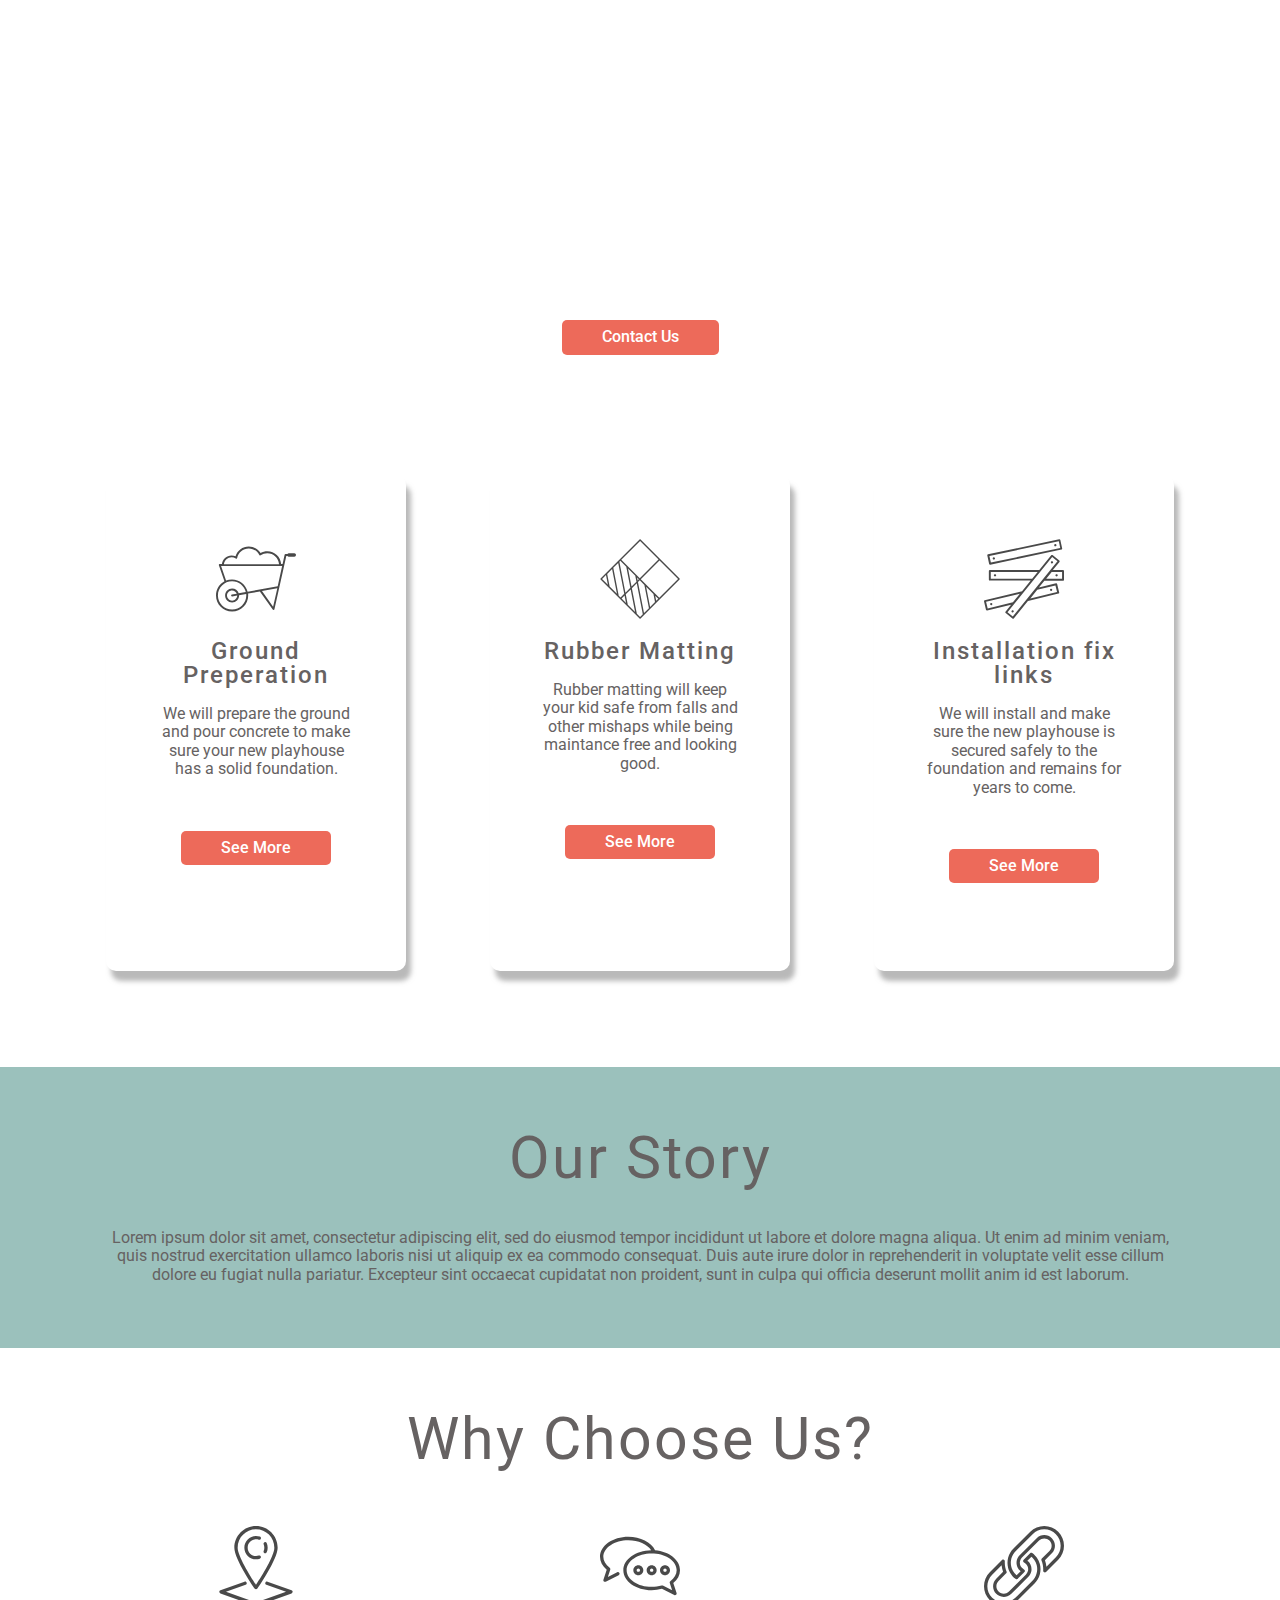
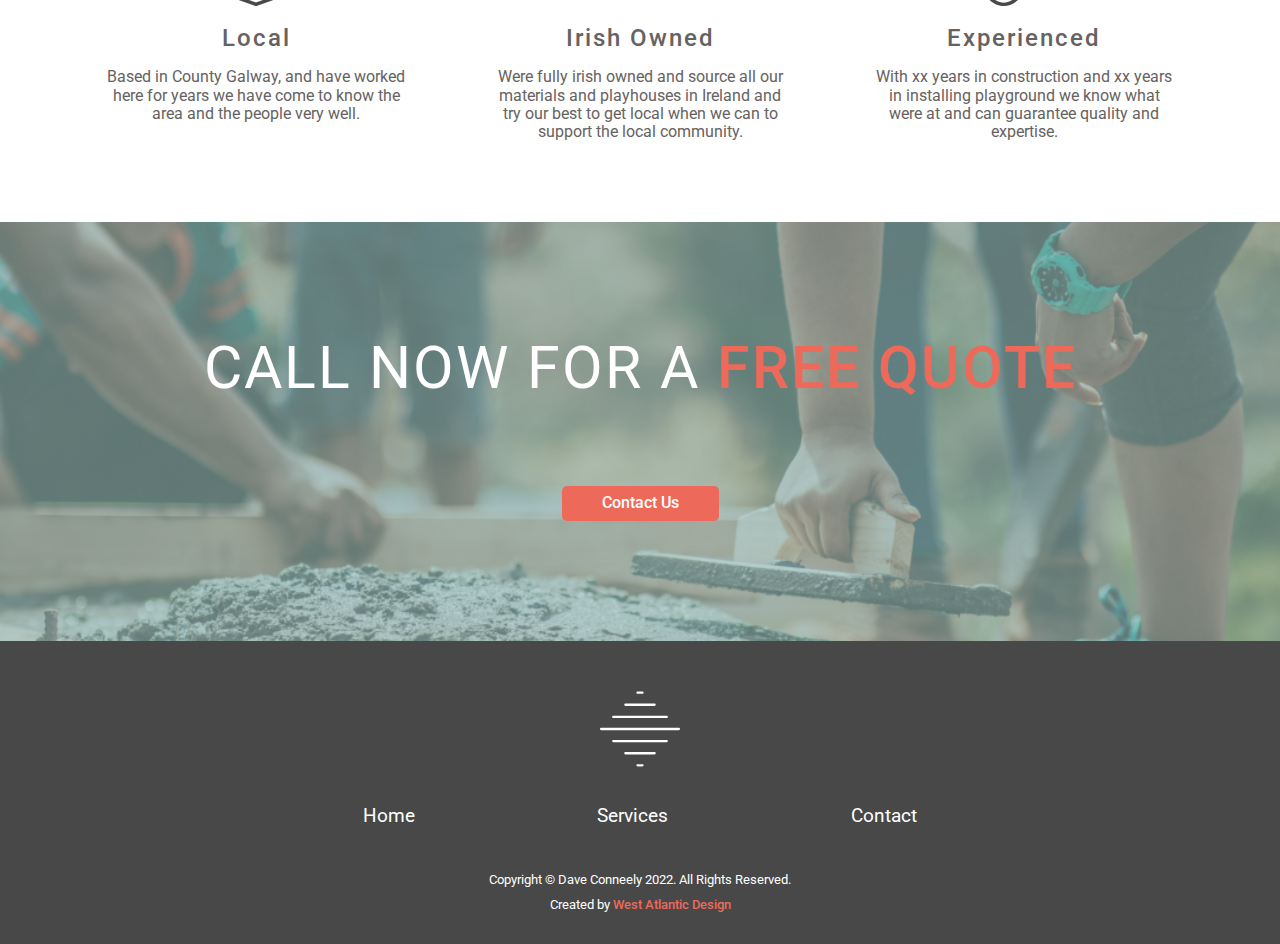
==== index.html @ 2282187e "Initial commit" ====
<!DOCTYPE html>
<html lang="en">

<head>
    <meta charset="UTF-8">
    <meta http-equiv="X-UA-Compatible" content="IE=edge">
    <meta name="viewport" content="width=device-width, initial-scale=1.0">
    <title>Playhouses</title>
    <link rel="stylesheet" href="assets/css/normalize.css">
    <link rel="stylesheet" href="assets/sass/main.css">
</head>

<body>
    <header class="main-header">

        <div class="container grid">

            <div class="logo"> <a href="index.html"> <img src="assets/images/logo.svg" alt="Playhouses logo"></a></div>

            <nav class="main-nav">
                <ul class="unstyled-list">
                    <li><a href="index.html">Home</a></li>
                    <li><a href="services.html">Services</a></li>
                    <li><a href="contact.html">Contact</a></li>
                </ul>
            </nav>

            <div class="nav-toggle">
                <div class="hamburger"></div>
            </div>
        </div>
    </header>

    <!--=====Hero Area========-->

    <section class="hero">
        <div class="container grid">
            <div class="hero-text">
                <h1>Playhouses & Rubber Matting Installation</h1>
            </div>


            <a href="contact.html" class="button cta-btn">Contact Us</a>

        </div>
    </section>

    <!--=====Sales Points========-->

    <section class="boxed-sales-points">
        <div class="container column">

            <div class="sales-point-box">
                <img class="icon" src="assets/images/sales-point-1.svg" alt="">
                <h3>Ground Preperation</h3>
                <p>We will prepare the ground and pour concrete to make sure your new playhouse has a solid foundation.</p>
                <a class="button cta-btn" href="services.html">See More</a>
            </div>

            <div class="sales-point-box">
                <img class="icon" src="assets/images/sales-point-2.svg" alt="">
                <h3>Rubber Matting</h3>
                <p>Rubber matting will keep your kid safe from falls and other mishaps while being maintance free and looking good.</p>
                <a class="button cta-btn" href="services.html">See More</a>

            </div>

            <div class="sales-point-box">
                <img class="icon" src="assets/images/sales-point-3.svg" alt="">
                <h3>Installation fix links</h3>
                <p>We will install and make sure the new playhouse is secured safely to the foundation and remains for years to come.</p>
                <a class="button cta-btn" href="services.html">See More</a>

            </div>

        </div>

    </section>

    <!--=====Our Story========-->

    <section class="story">
        <div class="container grid">
            <h2 class="title">Our Story</h2>

            <p>Lorem ipsum dolor sit amet, consectetur adipiscing elit, sed do eiusmod tempor incididunt ut labore et
                dolore magna aliqua. Ut enim ad minim veniam, quis nostrud exercitation ullamco laboris nisi ut aliquip
                ex ea commodo consequat. Duis aute irure dolor in reprehenderit in voluptate velit esse cillum dolore eu
                fugiat nulla pariatur. Excepteur sint occaecat cupidatat non proident, sunt in culpa qui officia
                deserunt mollit anim id est laborum.
            </p>
        </div>

    </section>

    <!--=====sales points ========-->

    <section class="sales-points">
        <div class="container grid">
            <h2 class="title">Why Choose Us?</h2>


            <div class="column">
                <div class="sales-point">
                    <img class="icon" src="assets/images/why-us-point-1.svg" alt="">
                    <h3>Local</h3>
                    <p>Based in County Galway, and have worked here for years we have come to know the area and the people very well. </p>
                </div>

                <div class="sales-point">
                    <img class="icon" src="assets/images/why-us-point-2.svg" alt="">
                    <h3>Irish Owned</h3>
                    <p>Were fully irish owned and source all our materials and playhouses in Ireland and try our best to get local when we can to support the local community. </p>
                </div>

                <div class="sales-point">
                    <img class="icon" src="assets/images/why-us-point-3.svg" alt="">
                    <h3>Experienced</h3>
                    <p>With xx years in construction and xx years in installing playground we know what were at and can guarantee quality and expertise. </p>
                </div>
            </div>

        </div>

    </section>

    <!--=======Call To Action========-->

    <section class="cta">
        <div class="container container-cta">
            <h2 class="title cta-title">CALL NOW FOR A <span>FREE QUOTE</span></h2>
            <a href="contact.html" class="button cta-btn">Contact Us</a>
        </div>

    </section>

    <!--=======Projects========-->
    <!-- TODO -->
    <!-- <section class="projects">

        <div class="container grid">
            <h2 class="title ">Our Projects</h2>

            <div class="project">
                <img src="assets/images/project.webp" alt="">
                <h3>Lorem Ipsum</h3>
            </div>

            <a href="gallery.html" class="button gal-btn"> View Gallery</a>

        </div>

    </section> -->

    <!--=======Footer========-->

    <footer>
        <div class="container container-footer">
            <div class="logo footer-logo"><img src="assets/images/logo.svg" alt="Dave Conneely Construction Logo"></div>
            <nav class="footer-nav">
                <ul>
                    <li><a href="index.html">Home</a></li>
                    <li><a href="services.html">Services</a></li>
                    <!-- <li><a href="gallery.html">Gallery</a></li> -->
                    <li><a href="contact.html">Contact</a></li>
                </ul>
            </nav>
        </div>

        <div class="footer-text">
            <p>Copyright © Dave Conneely 2022. All Rights Reserved.</p>
            <p>Created by <a href="https://westatlanticdesign.ie">West Atlantic Design</a> </p>
        </div>
    </footer>


    <!--=======Javascript========-->
    <script src="https://code.jquery.com/jquery-2.2.4.min.js"
        integrity="sha256-BbhdlvQf/xTY9gja0Dq3HiwQF8LaCRTXxZKRutelT44=" crossorigin="anonymous"></script>
    <script src="assets/js/scripts.js"></script>
</body>

</html>
---- assets/sass/main.css ----
@import url("https://fonts.googleapis.com/css?family=Roboto:300,400,500");
*, *::before, *::after {
  -webkit-box-sizing: border-box;
          box-sizing: border-box;
}

body {
  color: #666262;
  text-align: center;
}

img {
  max-width: 100%;
  height: auto;
}

.container {
  width: 90%;
  max-width: 1200px;
  margin: 0 auto;
}

.unstyled-list {
  margin: 0;
  padding: 0;
  list-style: none;
}

.icon {
  width: 5em;
  height: auto;
  margin: 1rem;
  -webkit-filter: invert(26%) sepia(3%) saturate(5%) hue-rotate(3deg) brightness(93%) contrast(83%);
          filter: invert(26%) sepia(3%) saturate(5%) hue-rotate(3deg) brightness(93%) contrast(83%);
}

.logo {
  width: 10%;
  min-width: 3rem;
  max-width: 3rem;
  -webkit-filter: brightness(0) invert(1);
          filter: brightness(0) invert(1);
  margin-left: 1em;
  float: left;
}

.footer-logo {
  min-width: 5rem;
  max-width: 5rem;
  margin-left: auto;
  margin-right: auto;
  float: none;
  -webkit-filter: brightness(0) invert(1);
          filter: brightness(0) invert(1);
}

@media screen and (min-width: 900px) {
  .column {
    display: -webkit-box;
    display: -ms-flexbox;
    display: flex;
  }
}

.col-2 {
  -webkit-box-flex: 50%;
      -ms-flex: 50%;
          flex: 50%;
}

h1, h2, h3, h4, h5, h6, p, a, ul {
  margin: 0 0 .75em;
  color: #666262;
  font-family: "Roboto", sans-serif;
  font-weight: 400;
}

h1:last-child, h2:last-child, h3:last-child, h4:last-child, h5:last-child, h6:last-child, p:last-child {
  margin: 0;
}

h1 {
  font-size: 3.7rem;
  font-weight: 400;
  line-height: 1.15;
  letter-spacing: 3px;
}

h2 {
  font-weight: 500;
  letter-spacing: 2px;
  line-height: 1;
}

h3 {
  font-weight: 500;
  font-size: 1.5rem;
  letter-spacing: 2px;
  line-height: 1;
}

.title {
  font-size: 3.7rem;
  font-weight: 400;
  line-height: .9;
}

.cta-title {
  font-size: 3.7rem;
  font-weight: 400;
  line-height: 1.15;
  color: #ffffff;
}

.cta-title span {
  color: #ED6A5A;
  font-weight: 500;
}

.main-nav {
  background-color: #9BC1BC;
  position: absolute;
  top: 0;
  right: 0;
  left: 100%;
  font-size: 1.2rem;
  padding-top: 0.75rem;
  padding: 0;
  overflow: hidden;
  -webkit-transition: all ease-in-out 250ms;
  transition: all ease-in-out 250ms;
  z-index: 2;
}

@media (min-width: 768px) {
  .main-nav {
    padding: 1rem;
    max-width: 500px;
    position: relative;
    -webkit-box-flex: 1;
        -ms-flex: auto;
            flex: auto;
    background: none;
    margin-top: 1em;
    margin-left: 2em;
    left: 0;
  }
}

.main-nav ul {
  display: -webkit-box;
  display: -ms-flexbox;
  display: flex;
  -ms-flex-pack: distribute;
      justify-content: space-around;
  -webkit-box-orient: vertical;
  -webkit-box-direction: normal;
      -ms-flex-direction: column;
          flex-direction: column;
  height: 100vh;
}

@media (min-width: 768px) {
  .main-nav ul {
    -webkit-box-orient: horizontal;
    -webkit-box-direction: normal;
        -ms-flex-direction: row;
            flex-direction: row;
    height: auto;
  }
}

.main-nav li {
  margin: 0;
  -webkit-box-flex: 1;
      -ms-flex: 1 1 auto;
          flex: 1 1 auto;
  border-bottom: 1px solid #ffffff;
  display: -webkit-box;
  display: -ms-flexbox;
  display: flex;
}

@media (min-width: 768px) {
  .main-nav li {
    display: inline;
    border: none;
    text-align: right;
  }
}

.main-nav a {
  color: #ffffff;
  text-decoration: none;
  -ms-flex-preferred-size: 100%;
      flex-basis: 100%;
  display: -webkit-box;
  display: -ms-flexbox;
  display: flex;
  -webkit-box-pack: center;
      -ms-flex-pack: center;
          justify-content: center;
  -webkit-box-align: center;
      -ms-flex-align: center;
          align-items: center;
  margin: 0;
}

.main-nav a:hover {
  background: #ED6A5A;
  text-decoration: none;
}

@media (min-width: 768px) {
  .main-nav a {
    color: #ffffff;
    display: inline-block;
  }
  .main-nav a:hover {
    background: none;
  }
  .main-nav a::after {
    content: '';
    width: 0px;
    height: 2px;
    display: block;
    background: #ED6A5A;
    -webkit-transition: all ease-in 250ms;
    transition: all ease-in 250ms;
  }
  .main-nav a:hover::after {
    width: 100%;
  }
}

.main-nav.is-open {
  left: 0;
}

/* Hamburger Menu*/
.nav-toggle {
  display: block;
  padding: 1em;
  position: absolute;
  cursor: pointer;
  right: 1em;
  top: 1em;
  z-index: 3;
}

@media (min-width: 768px) {
  .nav-toggle {
    display: none;
  }
}

.hamburger,
.hamburger::before,
.hamburger::after {
  content: '';
  display: block;
  width: 2em;
  height: 3px;
  background-color: #ffffff;
  border-radius: 3px;
  -webkit-transition: all ease-in-out 250ms;
  transition: all ease-in-out 250ms;
}

.hamburger::before {
  -webkit-transform: translateY(-6px);
          transform: translateY(-6px);
}

.hamburger::after {
  -webkit-transform: translateY(3px);
          transform: translateY(3px);
}

.hamburger.is-open {
  -webkit-transform: rotate(45deg);
          transform: rotate(45deg);
}

.hamburger.is-open::after {
  -webkit-transform: rotate(-90deg) translateX(3px);
          transform: rotate(-90deg) translateX(3px);
}

.hamburger.is-open::before {
  opacity: 0;
}

.main-header {
  position: absolute;
  top: 0;
  left: 0;
  right: 0;
  padding-top: 1em;
  padding-bottom: 3em;
}

@media screen and (min-width: 768px) {
  .main-header {
    padding-top: 1em;
    padding-bottom: 2em;
  }
}

.hero {
  background: url("../images/hero.webp") no-repeat center center fixed;
  background-size: cover;
  padding-top: 9em;
  padding-bottom: 9em;
  text-align: center;
}

.hero h1 {
  color: #ffffff;
  max-width: 800px;
  margin-left: auto;
  margin-right: auto;
}

.sales-point-box {
  max-width: 300px;
  margin: 0 auto;
  padding: 3em;
  border-radius: 10px;
  -webkit-box-shadow: 5px 10px 5px hwb(0 52% 48%/0.577);
          box-shadow: 5px 10px 5px hwb(0 52% 48%/0.577);
  margin-top: 2rem;
  background-color: #ffffff;
  -webkit-transform: translateY(-6rem);
          transform: translateY(-6rem);
}

.sales-point {
  width: 300px;
  margin: 0 auto;
}

.sales-points {
  margin-top: 4rem;
}

.story {
  padding: 3em;
  background-color: #9BC1BC;
  padding-top: 4rem;
  padding-bottom: 4rem;
}

.cta {
  padding-top: 1rem;
  background: url("../images/cta.webp") no-repeat;
  overflow: hidden;
  background-size: cover;
  margin-left: 3rem;
  margin-top: 5rem;
  padding: 5rem;
  padding-top: 7rem;
  margin-left: auto;
  margin-right: auto;
}

.cta-title {
  color: #ffffff;
}

.cta-title span {
  font-weight: 500;
  color: #ED6A5A;
}

footer {
  background-color: #484848;
  padding-top: 3rem;
  padding-bottom: 2rem;
  color: #ffffff;
  text-align: center;
}

.footer-nav ul {
  list-style: none;
  display: -webkit-box;
  display: -ms-flexbox;
  display: flex;
  -ms-flex-pack: distribute;
      justify-content: space-around;
  margin: 0 auto;
  padding: 2rem;
  max-width: 800px;
  font-size: 1.2rem;
}

.footer-nav ul a {
  color: #ffffff;
  text-decoration: none;
  display: -webkit-box;
  display: -ms-flexbox;
  display: flex;
}

.footer-text p {
  color: #ffffff;
  font-size: 0.8rem;
}

.footer-text p a {
  color: #ED6A5A;
  font-weight: 500;
  text-decoration: none;
}

.button {
  display: inline-block;
  padding: 0.5em 2.5em;
  background: #ED6A5A;
  color: #ffffff;
  text-decoration: none;
  border-radius: 5px;
}

.button.cta-btn {
  font-weight: 500;
  margin-top: 2.5em;
  margin-bottom: 2.5em;
}

.project img {
  width: 80%;
  max-width: 500px;
  height: auto;
  border-radius: 25px;
}

#fcf-form {
  display: block;
}

.fcf-body {
  margin: 0;
  font-size: 1rem;
  color: #666262;
  text-align: left;
  background-color: #ffffff;
  padding: 30px;
  padding-bottom: 10px;
}

.fcf-form-group {
  margin-bottom: 1rem;
}

.fcf-input-group {
  position: relative;
  display: -webkit-box;
  display: -ms-flexbox;
  display: flex;
  width: 100%;
}

.fcf-form-control {
  display: block;
  width: 100%;
  height: calc(1.5em + 0.75rem + 2px);
  color: #666262;
  background-color: #ffffff;
  outline: none;
  border-radius: 0.25rem;
}

select.fcf-form-control[size],
select.fcf-form-control[multiple] {
  height: auto;
}

textarea.fcf-form-control {
  height: auto;
}

label.fcf-label {
  display: inline-block;
  margin-bottom: 0.5rem;
}

.fcf-btn {
  width: 100%;
  display: inline-block;
  color: #666262;
  text-align: center;
  vertical-align: middle;
  cursor: pointer;
  border: 1px solid transparent;
  padding: 1rem 1rem;
  border-radius: 0.25rem;
  -webkit-transition: color 0.15s ease-in-out, background-color 0.15s ease-in-out;
  transition: color 0.15s ease-in-out, background-color 0.15s ease-in-out;
}

@media (prefers-reduced-motion: reduce) {
  .fcf-btn {
    -webkit-transition: none;
    transition: none;
  }
}

.fcf-btn:hover {
  color: #3A3A3A;
  text-decoration: none;
}

.fcf-btn:focus,
.fcf-btn.focus {
  outline: 0;
  -webkit-box-shadow: 0 0 0 0.2rem rgba(0, 123, 255, 0.25);
          box-shadow: 0 0 0 0.2rem rgba(0, 123, 255, 0.25);
}

.fcf-btn-primary {
  color: #ffffff;
  background-color: #9BC1BC;
}

.fcf-btn-primary:hover {
  color: #ffffff;
  background-color: #ED6A5A;
}

#services .logo {
  -webkit-filter: invert(26%) sepia(3%) saturate(5%) hue-rotate(3deg) brightness(93%) contrast(83%);
          filter: invert(26%) sepia(3%) saturate(5%) hue-rotate(3deg) brightness(93%) contrast(83%);
}

@media (min-width: 768px) {
  #services .main-nav a {
    color: #666262;
  }
}

#services .main-header {
  position: relative;
}

#services .column {
  padding-top: 3rem;
  padding-bottom: 3rem;
  gap: 2rem;
  -webkit-box-pack: center;
      -ms-flex-pack: center;
          justify-content: center;
  -webkit-box-align: center;
      -ms-flex-align: center;
          align-items: center;
}

#services .column .title {
  font-size: 2.5rem;
  text-align: left;
}

#services .column p {
  text-align: left;
}

#services .column ul {
  list-style: none;
  padding: 0;
  margin: 0;
  text-align: left;
}

#services .column img {
  display: none;
}

@media screen and (min-width: 768px) {
  #services .column img {
    display: -webkit-box;
    display: -ms-flexbox;
    display: flex;
  }
}

#services .col-2 {
  max-width: 500px;
}

#services .hamburger,
#services .hamburger::before,
#services .hamburger::after {
  background-color: #484848;
}

#contact {
  font-family: "Roboto", sans-serif;
}

#contact .logo {
  -webkit-filter: invert(26%) sepia(3%) saturate(5%) hue-rotate(3deg) brightness(93%) contrast(83%);
          filter: invert(26%) sepia(3%) saturate(5%) hue-rotate(3deg) brightness(93%) contrast(83%);
}

@media (min-width: 768px) {
  #contact .main-nav a {
    color: #666262;
  }
}

#contact .main-header {
  position: relative;
}

#contact .contact a {
  color: #ED6A5A;
  text-decoration: none;
}

#contact .hamburger,
#contact .hamburger::before,
#contact .hamburger::after {
  background-color: #484848;
}
/*# sourceMappingURL=main.css.map */
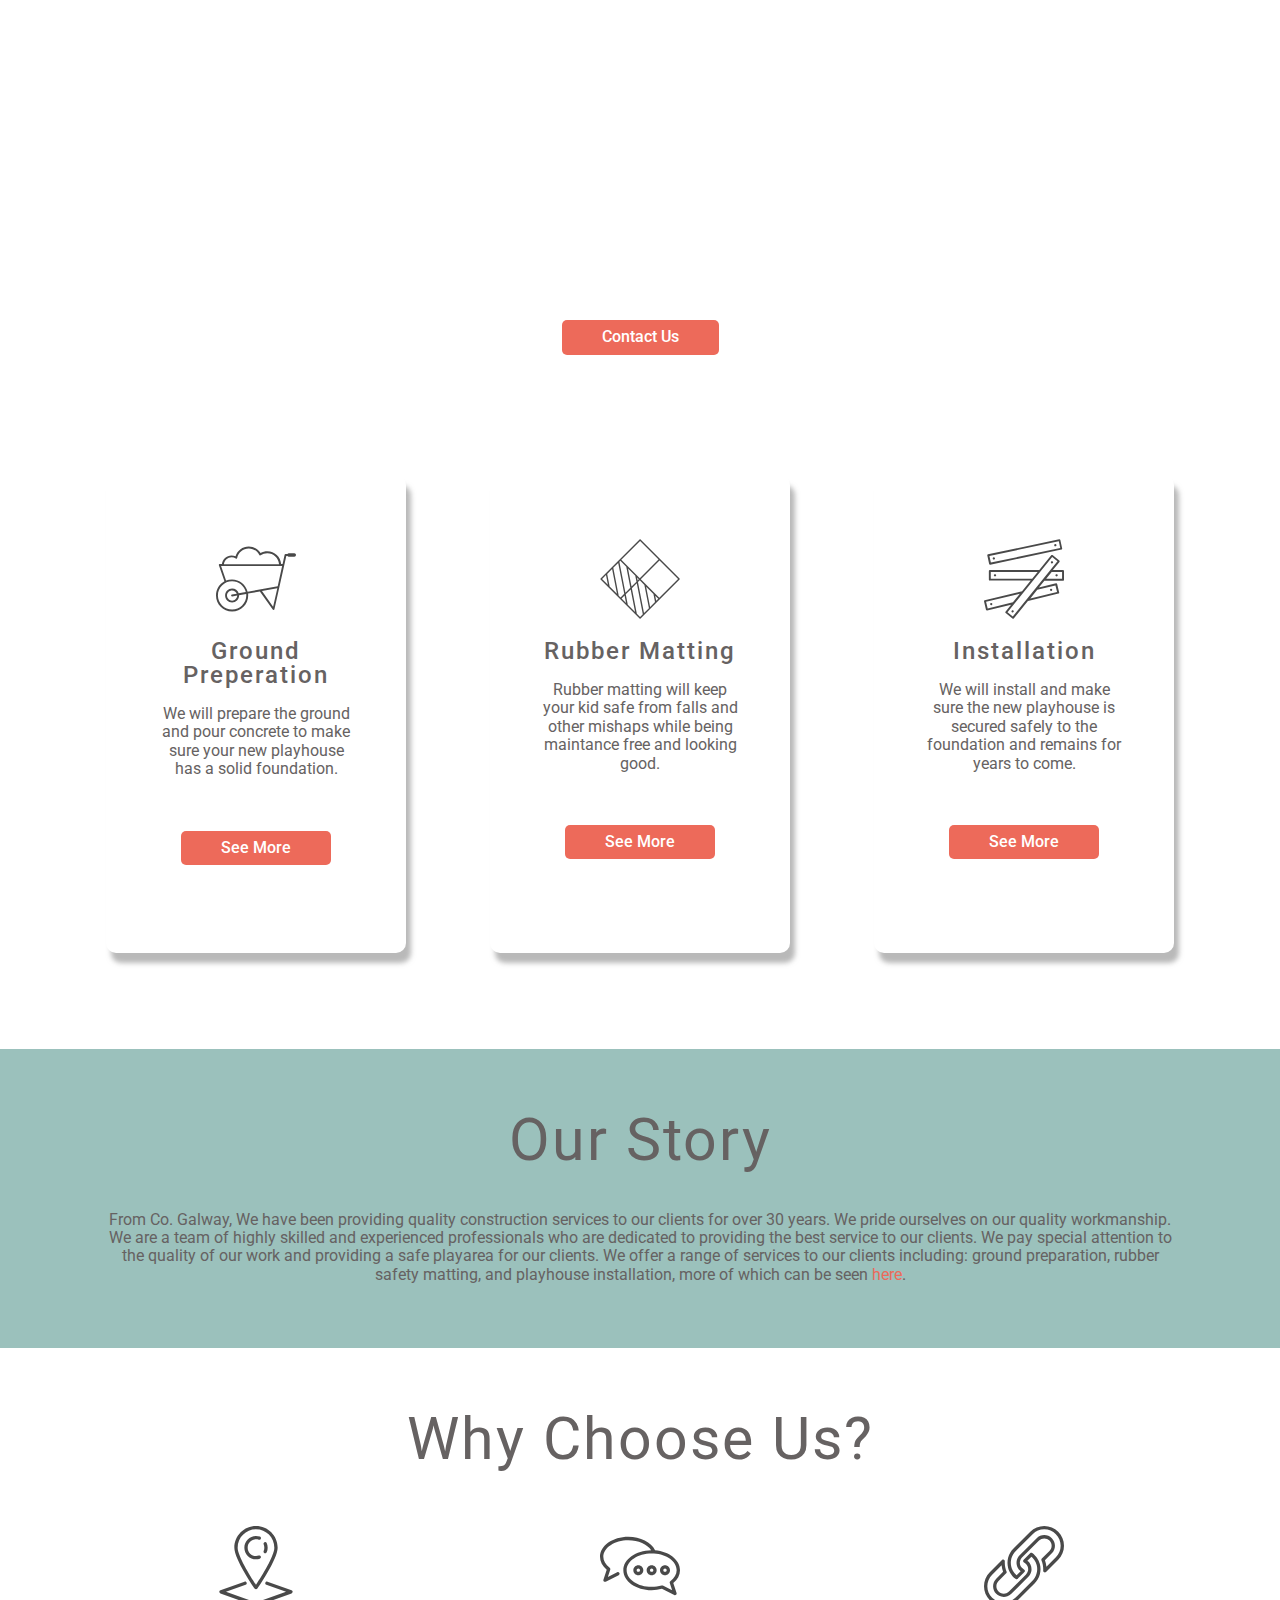
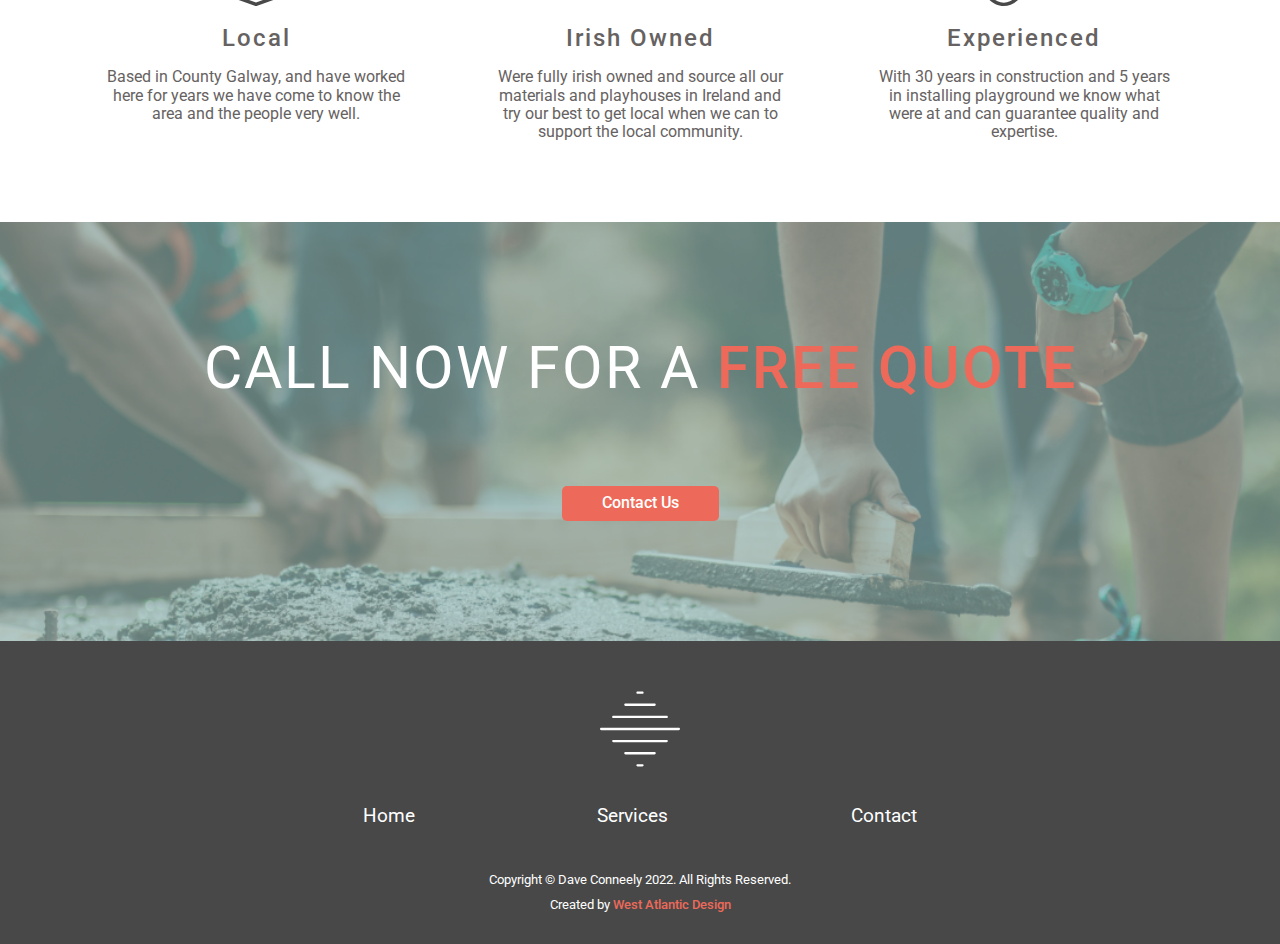
==== commit a261aa7a: "minor fixes" ====
--- a/index.html
+++ b/index.html
@@ -5,9 +5,9 @@
     <meta charset="UTF-8">
     <meta http-equiv="X-UA-Compatible" content="IE=edge">
     <meta name="viewport" content="width=device-width, initial-scale=1.0">
-    <title>Playhouses</title>
+    <title>Home - Dave Conneely Construction</title>
     <link rel="stylesheet" href="assets/css/normalize.css">
-    <link rel="stylesheet" href="assets/sass/main.css">
+    <link rel="stylesheet" href="assets/css/main.css">
 </head>
 
 <body>
@@ -67,7 +67,7 @@
 
             <div class="sales-point-box">
                 <img class="icon" src="assets/images/sales-point-3.svg" alt="">
-                <h3>Installation fix links</h3>
+                <h3>Installation</h3>
                 <p>We will install and make sure the new playhouse is secured safely to the foundation and remains for years to come.</p>
                 <a class="button cta-btn" href="services.html">See More</a>
 
@@ -83,11 +83,16 @@
         <div class="container grid">
             <h2 class="title">Our Story</h2>
 
-            <p>Lorem ipsum dolor sit amet, consectetur adipiscing elit, sed do eiusmod tempor incididunt ut labore et
-                dolore magna aliqua. Ut enim ad minim veniam, quis nostrud exercitation ullamco laboris nisi ut aliquip
-                ex ea commodo consequat. Duis aute irure dolor in reprehenderit in voluptate velit esse cillum dolore eu
-                fugiat nulla pariatur. Excepteur sint occaecat cupidatat non proident, sunt in culpa qui officia
-                deserunt mollit anim id est laborum.
+            <p>
+                From Co. Galway, We have been providing quality construction services to our clients for over
+                30 years. We pride ourselves on our quality workmanship.
+                We are a team of highly skilled and experienced professionals who are dedicated to providing the best
+                service to our clients. 
+
+                We pay special attention to the quality of our work and providing a safe playarea for our clients.
+                We offer a range of services to our clients including: ground preparation, rubber safety matting, and playhouse installation,
+                more of which can be seen <a href="services.html" class="body-link">here</a>.
+
             </p>
         </div>
 
@@ -116,7 +121,7 @@
                 <div class="sales-point">
                     <img class="icon" src="assets/images/why-us-point-3.svg" alt="">
                     <h3>Experienced</h3>
-                    <p>With xx years in construction and xx years in installing playground we know what were at and can guarantee quality and expertise. </p>
+                    <p>With 30 years in construction and 5 years in installing playground we know what were at and can guarantee quality and expertise. </p>
                 </div>
             </div>
 
--- a/assets/css/main.css
+++ b/assets/css/main.css
@@ -0,0 +1,636 @@
+@import url("https://fonts.googleapis.com/css?family=Roboto:300,400,500");
+*, *::before, *::after {
+  -webkit-box-sizing: border-box;
+          box-sizing: border-box;
+}
+
+body {
+  color: #666262;
+  text-align: center;
+}
+
+img {
+  max-width: 100%;
+  height: auto;
+}
+
+.container {
+  width: 90%;
+  max-width: 1200px;
+  margin: 0 auto;
+}
+
+.unstyled-list {
+  margin: 0;
+  padding: 0;
+  list-style: none;
+}
+
+.icon {
+  width: 5em;
+  height: auto;
+  margin: 1rem;
+  -webkit-filter: invert(26%) sepia(3%) saturate(5%) hue-rotate(3deg) brightness(93%) contrast(83%);
+          filter: invert(26%) sepia(3%) saturate(5%) hue-rotate(3deg) brightness(93%) contrast(83%);
+}
+
+.logo {
+  width: 10%;
+  min-width: 3rem;
+  max-width: 3rem;
+  -webkit-filter: brightness(0) invert(1);
+          filter: brightness(0) invert(1);
+  margin-left: 1em;
+  float: left;
+}
+
+.footer-logo {
+  min-width: 5rem;
+  max-width: 5rem;
+  margin-left: auto;
+  margin-right: auto;
+  float: none;
+  -webkit-filter: brightness(0) invert(1);
+          filter: brightness(0) invert(1);
+}
+
+@media screen and (min-width: 900px) {
+  .column {
+    display: -webkit-box;
+    display: -ms-flexbox;
+    display: flex;
+  }
+}
+
+.col-2 {
+  -webkit-box-flex: 50%;
+      -ms-flex: 50%;
+          flex: 50%;
+}
+
+h1, h2, h3, h4, h5, h6, p, a, ul {
+  margin: 0 0 .75em;
+  color: #666262;
+  font-family: "Roboto", sans-serif;
+  font-weight: 400;
+}
+
+h1:last-child, h2:last-child, h3:last-child, h4:last-child, h5:last-child, h6:last-child, p:last-child {
+  margin: 0;
+}
+
+h1 {
+  font-size: 3.7rem;
+  font-weight: 400;
+  line-height: 1.15;
+  letter-spacing: 3px;
+}
+
+h2 {
+  font-weight: 500;
+  letter-spacing: 2px;
+  line-height: 1;
+}
+
+h3 {
+  font-weight: 500;
+  font-size: 1.5rem;
+  letter-spacing: 2px;
+  line-height: 1;
+}
+
+.title {
+  font-size: 3.7rem;
+  font-weight: 400;
+  line-height: .9;
+}
+
+.cta-title {
+  font-size: 3.7rem;
+  font-weight: 400;
+  line-height: 1.15;
+  color: #ffffff;
+}
+
+.cta-title span {
+  color: #ED6A5A;
+  font-weight: 500;
+}
+
+.main-nav {
+  background-color: #9BC1BC;
+  position: absolute;
+  top: 0;
+  right: 0;
+  left: 100%;
+  font-size: 1.2rem;
+  padding-top: 0.75rem;
+  padding: 0;
+  overflow: hidden;
+  -webkit-transition: all ease-in-out 250ms;
+  transition: all ease-in-out 250ms;
+  z-index: 2;
+}
+
+@media (min-width: 768px) {
+  .main-nav {
+    padding: 1rem;
+    max-width: 500px;
+    position: relative;
+    -webkit-box-flex: 1;
+        -ms-flex: auto;
+            flex: auto;
+    background: none;
+    margin-top: 1em;
+    margin-left: 2em;
+    left: 0;
+  }
+}
+
+.main-nav ul {
+  display: -webkit-box;
+  display: -ms-flexbox;
+  display: flex;
+  -ms-flex-pack: distribute;
+      justify-content: space-around;
+  -webkit-box-orient: vertical;
+  -webkit-box-direction: normal;
+      -ms-flex-direction: column;
+          flex-direction: column;
+  height: 100vh;
+}
+
+@media (min-width: 768px) {
+  .main-nav ul {
+    -webkit-box-orient: horizontal;
+    -webkit-box-direction: normal;
+        -ms-flex-direction: row;
+            flex-direction: row;
+    height: auto;
+  }
+}
+
+.main-nav li {
+  margin: 0;
+  -webkit-box-flex: 1;
+      -ms-flex: 1 1 auto;
+          flex: 1 1 auto;
+  border-bottom: 1px solid #ffffff;
+  display: -webkit-box;
+  display: -ms-flexbox;
+  display: flex;
+}
+
+@media (min-width: 768px) {
+  .main-nav li {
+    display: inline;
+    border: none;
+    text-align: right;
+  }
+}
+
+.main-nav a {
+  color: #ffffff;
+  text-decoration: none;
+  -ms-flex-preferred-size: 100%;
+      flex-basis: 100%;
+  display: -webkit-box;
+  display: -ms-flexbox;
+  display: flex;
+  -webkit-box-pack: center;
+      -ms-flex-pack: center;
+          justify-content: center;
+  -webkit-box-align: center;
+      -ms-flex-align: center;
+          align-items: center;
+  margin: 0;
+}
+
+.main-nav a:hover {
+  background: #ED6A5A;
+  text-decoration: none;
+}
+
+@media (min-width: 768px) {
+  .main-nav a {
+    color: #ffffff;
+    display: inline-block;
+  }
+  .main-nav a:hover {
+    background: none;
+  }
+  .main-nav a::after {
+    content: '';
+    width: 0px;
+    height: 2px;
+    display: block;
+    background: #ED6A5A;
+    -webkit-transition: all ease-in 250ms;
+    transition: all ease-in 250ms;
+  }
+  .main-nav a:hover::after {
+    width: 100%;
+  }
+}
+
+.main-nav.is-open {
+  left: 0;
+}
+
+/* Hamburger Menu*/
+.nav-toggle {
+  display: block;
+  padding: 1em;
+  position: absolute;
+  cursor: pointer;
+  right: 1em;
+  top: 1em;
+  z-index: 3;
+}
+
+@media (min-width: 768px) {
+  .nav-toggle {
+    display: none;
+  }
+}
+
+.hamburger,
+.hamburger::before,
+.hamburger::after {
+  content: '';
+  display: block;
+  width: 2em;
+  height: 3px;
+  background-color: #ffffff;
+  border-radius: 3px;
+  -webkit-transition: all ease-in-out 250ms;
+  transition: all ease-in-out 250ms;
+}
+
+.hamburger::before {
+  -webkit-transform: translateY(-6px);
+          transform: translateY(-6px);
+}
+
+.hamburger::after {
+  -webkit-transform: translateY(3px);
+          transform: translateY(3px);
+}
+
+.hamburger.is-open {
+  -webkit-transform: rotate(45deg);
+          transform: rotate(45deg);
+}
+
+.hamburger.is-open::after {
+  -webkit-transform: rotate(-90deg) translateX(3px);
+          transform: rotate(-90deg) translateX(3px);
+}
+
+.hamburger.is-open::before {
+  opacity: 0;
+}
+
+.main-header {
+  position: absolute;
+  top: 0;
+  left: 0;
+  right: 0;
+  padding-top: 1em;
+  padding-bottom: 3em;
+}
+
+@media screen and (min-width: 768px) {
+  .main-header {
+    padding-top: 1em;
+    padding-bottom: 2em;
+  }
+}
+
+.hero {
+  background: url("../images/hero.webp") no-repeat center center fixed;
+  background-size: cover;
+  padding-top: 9em;
+  padding-bottom: 9em;
+  text-align: center;
+}
+
+.hero h1 {
+  color: #ffffff;
+  max-width: 800px;
+  margin-left: auto;
+  margin-right: auto;
+}
+
+.sales-point-box {
+  max-width: 300px;
+  margin: 0 auto;
+  padding: 3em;
+  border-radius: 10px;
+  -webkit-box-shadow: 5px 10px 5px hwb(0 52% 48%/0.577);
+          box-shadow: 5px 10px 5px hwb(0 52% 48%/0.577);
+  margin-top: 2rem;
+  background-color: #ffffff;
+  -webkit-transform: translateY(-6rem);
+          transform: translateY(-6rem);
+}
+
+.sales-point {
+  width: 300px;
+  margin: 0 auto;
+}
+
+.sales-points {
+  margin-top: 4rem;
+}
+
+.story {
+  padding: 3em;
+  background-color: #9BC1BC;
+  padding-top: 4rem;
+  padding-bottom: 4rem;
+}
+
+.body-link {
+  color: #ED6A5A;
+  text-decoration: none;
+}
+
+.cta {
+  padding-top: 1rem;
+  background: url("../images/cta.webp") no-repeat;
+  overflow: hidden;
+  background-size: cover;
+  margin-left: 3rem;
+  margin-top: 5rem;
+  padding: 5rem;
+  padding-top: 7rem;
+  margin-left: auto;
+  margin-right: auto;
+}
+
+.cta-title {
+  color: #ffffff;
+}
+
+.cta-title span {
+  font-weight: 500;
+  color: #ED6A5A;
+}
+
+footer {
+  background-color: #484848;
+  padding-top: 3rem;
+  padding-bottom: 2rem;
+  color: #ffffff;
+  text-align: center;
+}
+
+.footer-nav ul {
+  list-style: none;
+  display: -webkit-box;
+  display: -ms-flexbox;
+  display: flex;
+  -ms-flex-pack: distribute;
+      justify-content: space-around;
+  margin: 0 auto;
+  padding: 2rem;
+  max-width: 800px;
+  font-size: 1.2rem;
+}
+
+.footer-nav ul a {
+  color: #ffffff;
+  text-decoration: none;
+  display: -webkit-box;
+  display: -ms-flexbox;
+  display: flex;
+}
+
+.footer-text p {
+  color: #ffffff;
+  font-size: 0.8rem;
+}
+
+.footer-text p a {
+  color: #ED6A5A;
+  font-weight: 500;
+  text-decoration: none;
+}
+
+.button {
+  display: inline-block;
+  padding: 0.5em 2.5em;
+  background: #ED6A5A;
+  color: #ffffff;
+  text-decoration: none;
+  border-radius: 5px;
+}
+
+.button.cta-btn {
+  font-weight: 500;
+  margin-top: 2.5em;
+  margin-bottom: 2.5em;
+}
+
+.project img {
+  width: 80%;
+  max-width: 500px;
+  height: auto;
+  border-radius: 25px;
+}
+
+#fcf-form {
+  display: block;
+}
+
+.fcf-body {
+  margin: 0;
+  font-size: 1rem;
+  color: #666262;
+  text-align: left;
+  background-color: #ffffff;
+  padding: 30px;
+  padding-bottom: 10px;
+}
+
+.fcf-form-group {
+  margin-bottom: 1rem;
+}
+
+.fcf-input-group {
+  position: relative;
+  display: -webkit-box;
+  display: -ms-flexbox;
+  display: flex;
+  width: 100%;
+}
+
+.fcf-form-control {
+  display: block;
+  width: 100%;
+  height: calc(1.5em + 0.75rem + 2px);
+  color: #666262;
+  background-color: #ffffff;
+  outline: none;
+  border-radius: 0.25rem;
+}
+
+select.fcf-form-control[size],
+select.fcf-form-control[multiple] {
+  height: auto;
+}
+
+textarea.fcf-form-control {
+  height: auto;
+}
+
+label.fcf-label {
+  display: inline-block;
+  margin-bottom: 0.5rem;
+}
+
+.fcf-btn {
+  width: 100%;
+  display: inline-block;
+  color: #666262;
+  text-align: center;
+  vertical-align: middle;
+  cursor: pointer;
+  border: 1px solid transparent;
+  padding: 1rem 1rem;
+  border-radius: 0.25rem;
+  -webkit-transition: color 0.15s ease-in-out, background-color 0.15s ease-in-out;
+  transition: color 0.15s ease-in-out, background-color 0.15s ease-in-out;
+}
+
+@media (prefers-reduced-motion: reduce) {
+  .fcf-btn {
+    -webkit-transition: none;
+    transition: none;
+  }
+}
+
+.fcf-btn:hover {
+  color: #3A3A3A;
+  text-decoration: none;
+}
+
+.fcf-btn:focus,
+.fcf-btn.focus {
+  outline: 0;
+  -webkit-box-shadow: 0 0 0 0.2rem rgba(0, 123, 255, 0.25);
+          box-shadow: 0 0 0 0.2rem rgba(0, 123, 255, 0.25);
+}
+
+.fcf-btn-primary {
+  color: #ffffff;
+  background-color: #9BC1BC;
+}
+
+.fcf-btn-primary:hover {
+  color: #ffffff;
+  background-color: #ED6A5A;
+}
+
+#services .logo {
+  -webkit-filter: invert(26%) sepia(3%) saturate(5%) hue-rotate(3deg) brightness(93%) contrast(83%);
+          filter: invert(26%) sepia(3%) saturate(5%) hue-rotate(3deg) brightness(93%) contrast(83%);
+}
+
+@media (min-width: 768px) {
+  #services .main-nav a {
+    color: #666262;
+  }
+}
+
+#services .main-header {
+  position: relative;
+}
+
+#services .column {
+  padding-top: 3rem;
+  padding-bottom: 3rem;
+  gap: 2rem;
+  -webkit-box-pack: center;
+      -ms-flex-pack: center;
+          justify-content: center;
+  -webkit-box-align: center;
+      -ms-flex-align: center;
+          align-items: center;
+}
+
+#services .column .title {
+  font-size: 2.5rem;
+  text-align: left;
+}
+
+#services .column p {
+  text-align: left;
+}
+
+#services .column ul {
+  list-style: none;
+  padding: 0;
+  margin: 0;
+  text-align: left;
+}
+
+#services .column img {
+  padding-top: 2rem;
+  display: block;
+}
+
+@media screen and (min-width: 768px) {
+  #services .column img {
+    padding-top: 0rem;
+    display: -webkit-box;
+    display: -ms-flexbox;
+    display: flex;
+  }
+}
+
+#services .col-2 {
+  max-width: 500px;
+}
+
+#services .hamburger,
+#services .hamburger::before,
+#services .hamburger::after {
+  background-color: #484848;
+}
+
+#contact {
+  font-family: "Roboto", sans-serif;
+}
+
+#contact .logo {
+  -webkit-filter: invert(26%) sepia(3%) saturate(5%) hue-rotate(3deg) brightness(93%) contrast(83%);
+          filter: invert(26%) sepia(3%) saturate(5%) hue-rotate(3deg) brightness(93%) contrast(83%);
+}
+
+@media (min-width: 768px) {
+  #contact .main-nav a {
+    color: #666262;
+  }
+}
+
+#contact .main-header {
+  position: relative;
+}
+
+#contact .contact {
+  padding-top: 3rem;
+}
+
+#contact .contact a {
+  color: #ED6A5A;
+  text-decoration: none;
+}
+
+#contact .hamburger,
+#contact .hamburger::before,
+#contact .hamburger::after {
+  background-color: #484848;
+}
+/*# sourceMappingURL=main.css.map */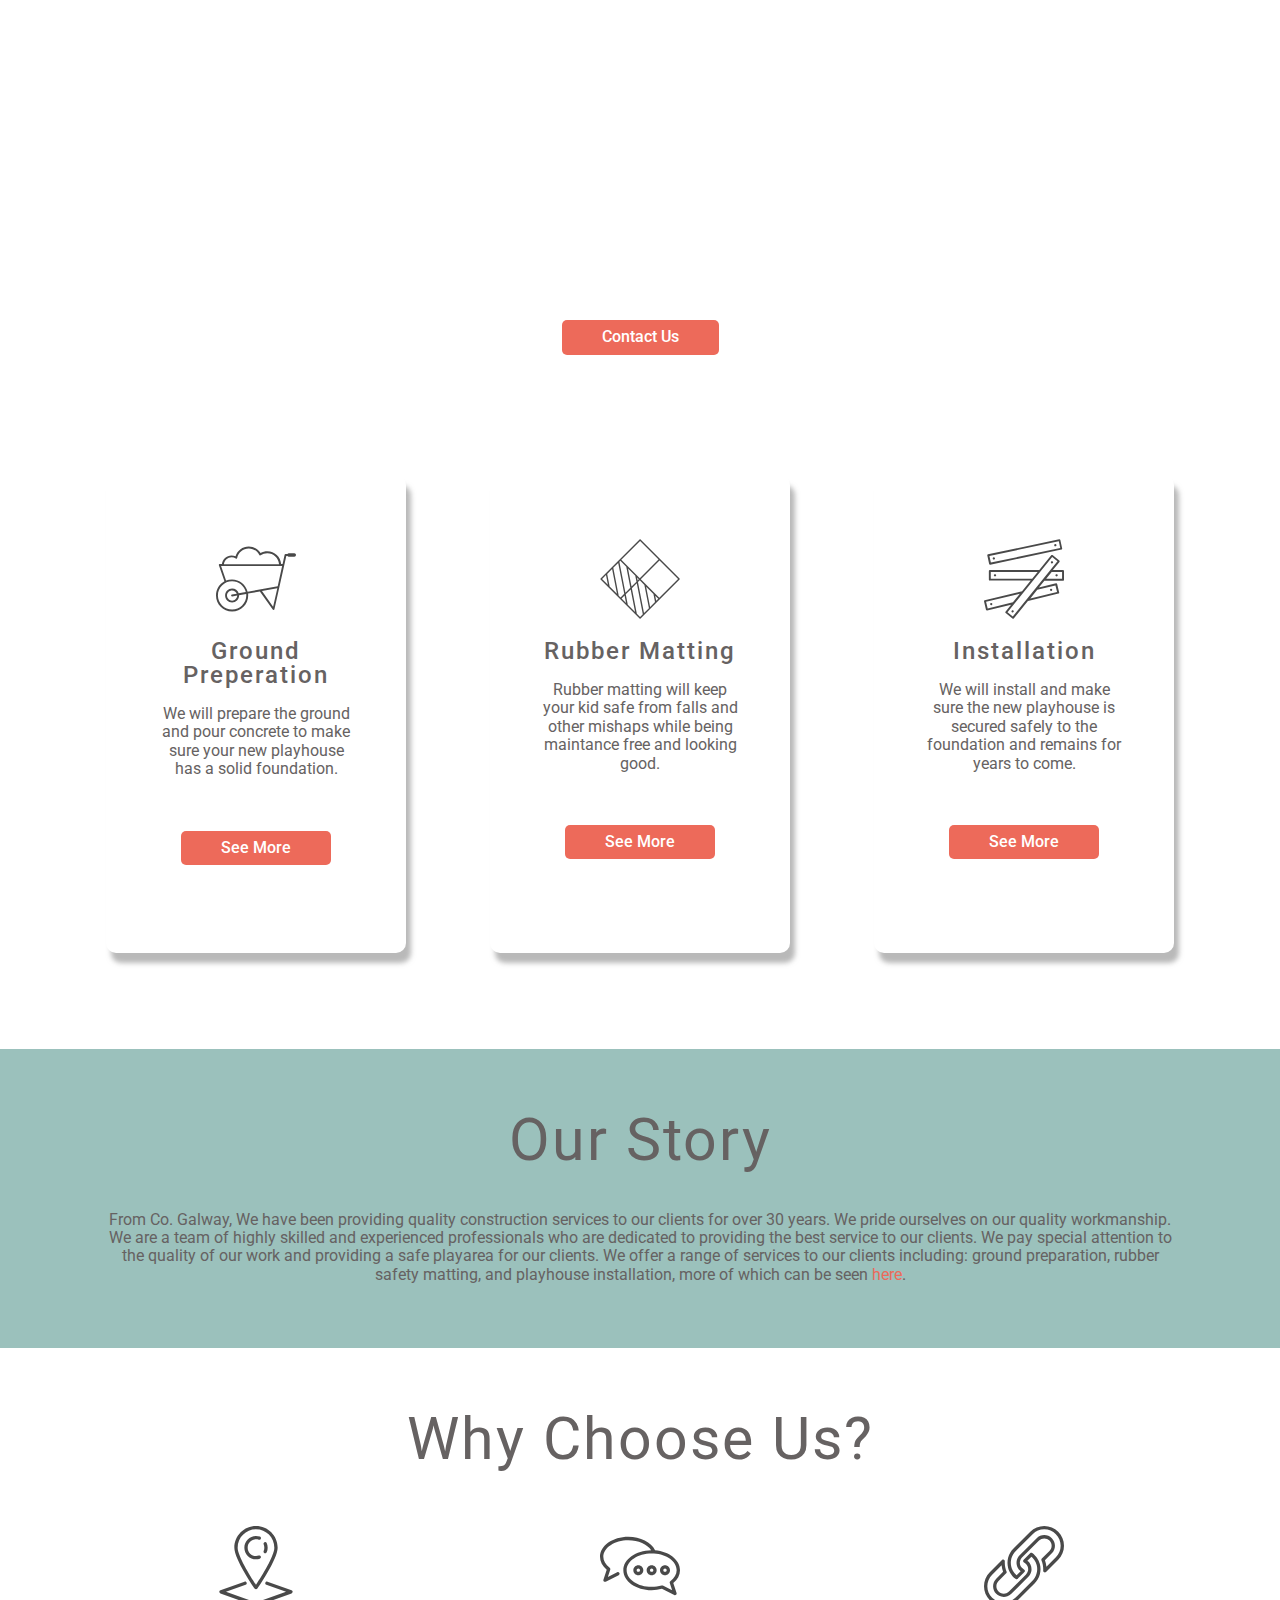
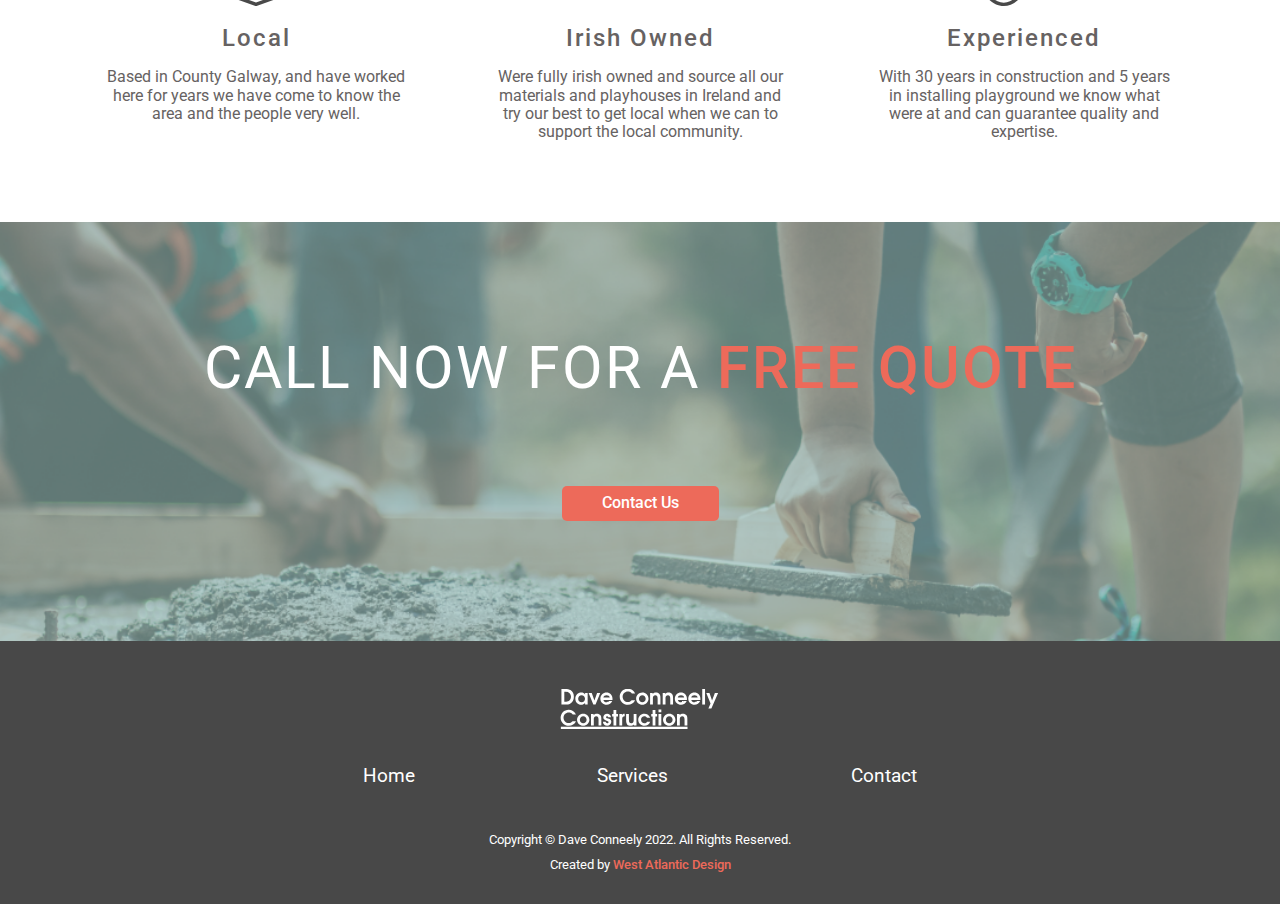
==== commit 6ed4a92b: "added favicon and logo" ====
--- a/index.html
+++ b/index.html
@@ -8,6 +8,10 @@
     <title>Home - Dave Conneely Construction</title>
     <link rel="stylesheet" href="assets/css/normalize.css">
     <link rel="stylesheet" href="assets/css/main.css">
+    <link rel="apple-touch-icon" sizes="180x180" href="assets/images/apple-touch-icon.png">
+    <link rel="icon" type="image/png" sizes="32x32" href="assets/images/favicon-32x32.png">
+    <link rel="icon" type="image/png" sizes="16x16" href="assets/images/favicon-16x16.png">
+    <link rel="manifest" href="assets/site.webmanifest">
 </head>
 
 <body>
@@ -53,14 +57,16 @@
             <div class="sales-point-box">
                 <img class="icon" src="assets/images/sales-point-1.svg" alt="">
                 <h3>Ground Preperation</h3>
-                <p>We will prepare the ground and pour concrete to make sure your new playhouse has a solid foundation.</p>
+                <p>We will prepare the ground and pour concrete to make sure your new playhouse has a solid foundation.
+                </p>
                 <a class="button cta-btn" href="services.html">See More</a>
             </div>
 
             <div class="sales-point-box">
                 <img class="icon" src="assets/images/sales-point-2.svg" alt="">
                 <h3>Rubber Matting</h3>
-                <p>Rubber matting will keep your kid safe from falls and other mishaps while being maintance free and looking good.</p>
+                <p>Rubber matting will keep your kid safe from falls and other mishaps while being maintance free and
+                    looking good.</p>
                 <a class="button cta-btn" href="services.html">See More</a>
 
             </div>
@@ -68,7 +74,8 @@
             <div class="sales-point-box">
                 <img class="icon" src="assets/images/sales-point-3.svg" alt="">
                 <h3>Installation</h3>
-                <p>We will install and make sure the new playhouse is secured safely to the foundation and remains for years to come.</p>
+                <p>We will install and make sure the new playhouse is secured safely to the foundation and remains for
+                    years to come.</p>
                 <a class="button cta-btn" href="services.html">See More</a>
 
             </div>
@@ -87,10 +94,11 @@
                 From Co. Galway, We have been providing quality construction services to our clients for over
                 30 years. We pride ourselves on our quality workmanship.
                 We are a team of highly skilled and experienced professionals who are dedicated to providing the best
-                service to our clients. 
+                service to our clients.
 
                 We pay special attention to the quality of our work and providing a safe playarea for our clients.
-                We offer a range of services to our clients including: ground preparation, rubber safety matting, and playhouse installation,
+                We offer a range of services to our clients including: ground preparation, rubber safety matting, and
+                playhouse installation,
                 more of which can be seen <a href="services.html" class="body-link">here</a>.
 
             </p>
@@ -109,19 +117,22 @@
                 <div class="sales-point">
                     <img class="icon" src="assets/images/why-us-point-1.svg" alt="">
                     <h3>Local</h3>
-                    <p>Based in County Galway, and have worked here for years we have come to know the area and the people very well. </p>
+                    <p>Based in County Galway, and have worked here for years we have come to know the area and the
+                        people very well. </p>
                 </div>
 
                 <div class="sales-point">
                     <img class="icon" src="assets/images/why-us-point-2.svg" alt="">
                     <h3>Irish Owned</h3>
-                    <p>Were fully irish owned and source all our materials and playhouses in Ireland and try our best to get local when we can to support the local community. </p>
+                    <p>Were fully irish owned and source all our materials and playhouses in Ireland and try our best to
+                        get local when we can to support the local community. </p>
                 </div>
 
                 <div class="sales-point">
                     <img class="icon" src="assets/images/why-us-point-3.svg" alt="">
                     <h3>Experienced</h3>
-                    <p>With 30 years in construction and 5 years in installing playground we know what were at and can guarantee quality and expertise. </p>
+                    <p>With 30 years in construction and 5 years in installing playground we know what were at and can
+                        guarantee quality and expertise. </p>
                 </div>
             </div>
 
@@ -183,6 +194,11 @@
     <script src="https://code.jquery.com/jquery-2.2.4.min.js"
         integrity="sha256-BbhdlvQf/xTY9gja0Dq3HiwQF8LaCRTXxZKRutelT44=" crossorigin="anonymous"></script>
     <script src="assets/js/scripts.js"></script>
+
+    <!-- Cloudflare Web Analytics -->
+    <script defer src='https://static.cloudflareinsights.com/beacon.min.js'
+        data-cf-beacon='{"token": "f3e59890944845fa93625cbae427e3c3"}'></script>
+
 </body>
 
 </html>--- a/assets/css/main.css
+++ b/assets/css/main.css
@@ -35,9 +35,7 @@
 }
 
 .logo {
-  width: 10%;
-  min-width: 3rem;
-  max-width: 3rem;
+  width: 10rem;
   -webkit-filter: brightness(0) invert(1);
           filter: brightness(0) invert(1);
   margin-left: 1em;
@@ -45,8 +43,7 @@
 }
 
 .footer-logo {
-  min-width: 5rem;
-  max-width: 5rem;
+  width: 10rem;
   margin-left: auto;
   margin-right: auto;
   float: none;
@@ -134,7 +131,7 @@
 
 @media (min-width: 768px) {
   .main-nav {
-    padding: 1rem;
+    padding: 0.5rem;
     max-width: 500px;
     position: relative;
     -webkit-box-flex: 1;
@@ -633,4 +630,9 @@
 #contact .hamburger::after {
   background-color: #484848;
 }
+
+.contact-main-content {
+  padding-top: 25vh;
+  padding-bottom: 25vh;
+}
 /*# sourceMappingURL=main.css.map */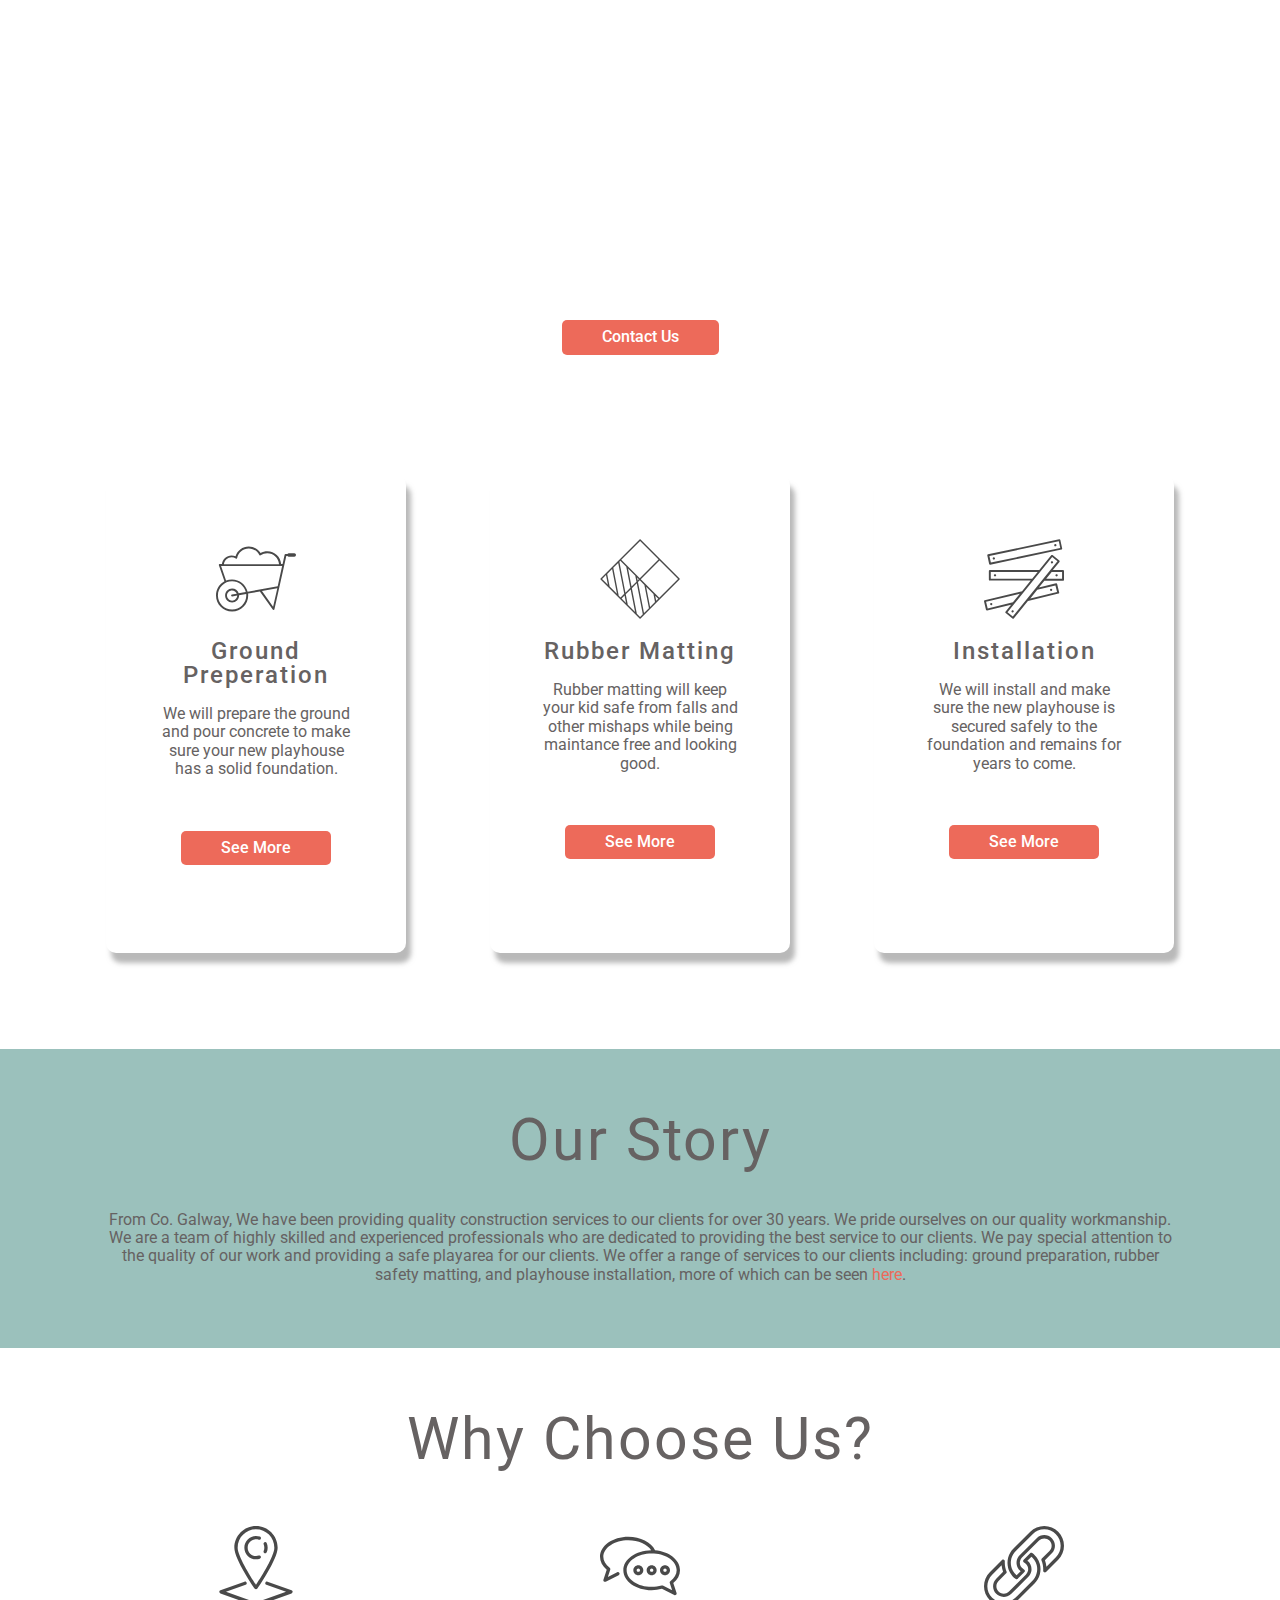
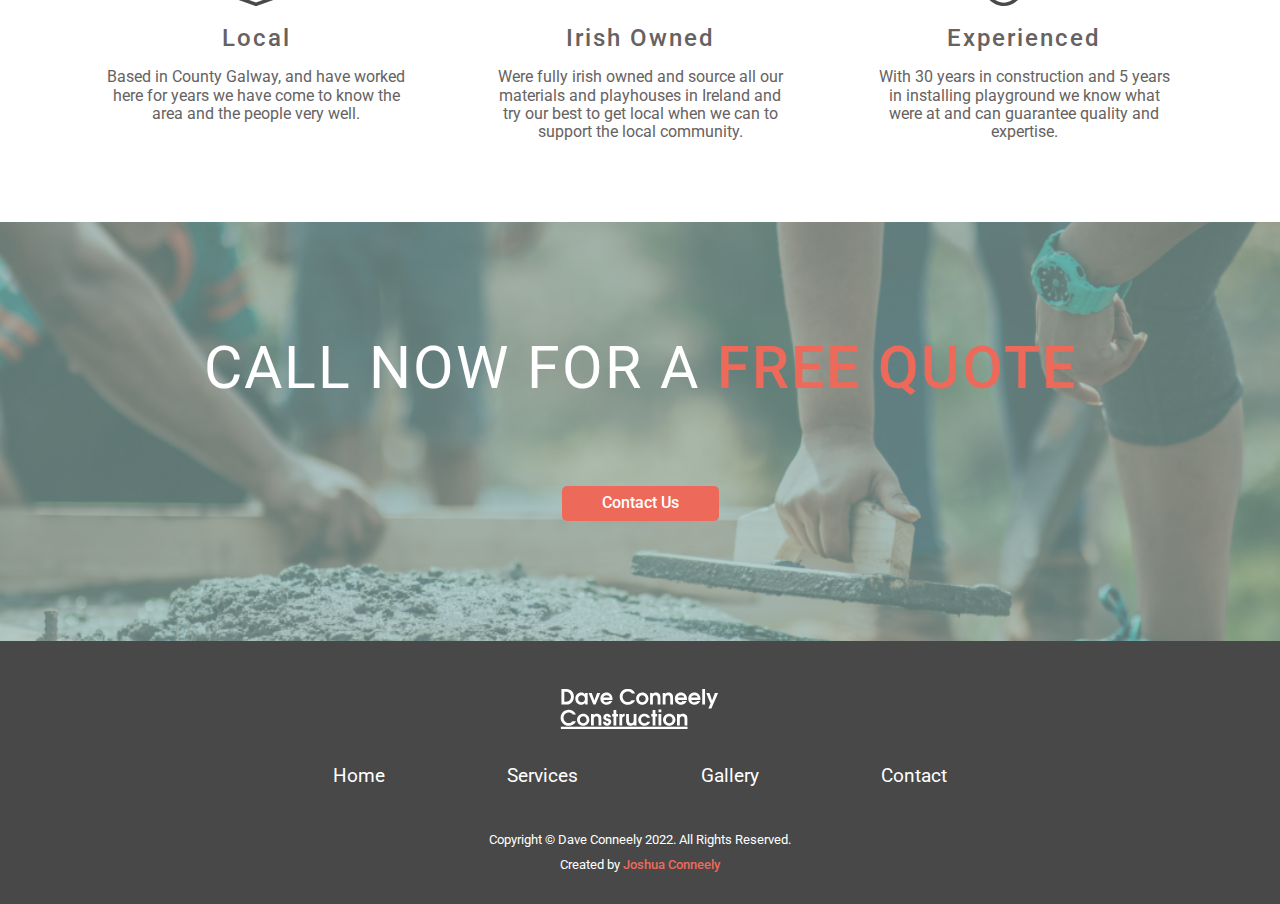
==== commit 2e5a9ade: "Added Gallery" ====
--- a/index.html
+++ b/index.html
@@ -1,153 +1,200 @@
 <!DOCTYPE html>
 <html lang="en">
-
-<head>
-    <meta charset="UTF-8">
-    <meta http-equiv="X-UA-Compatible" content="IE=edge">
-    <meta name="viewport" content="width=device-width, initial-scale=1.0">
-    <title>Home - Dave Conneely Construction</title>
-    <link rel="stylesheet" href="assets/css/normalize.css">
-    <link rel="stylesheet" href="assets/css/main.css">
-    <link rel="apple-touch-icon" sizes="180x180" href="assets/images/apple-touch-icon.png">
-    <link rel="icon" type="image/png" sizes="32x32" href="assets/images/favicon-32x32.png">
-    <link rel="icon" type="image/png" sizes="16x16" href="assets/images/favicon-16x16.png">
-    <link rel="manifest" href="assets/site.webmanifest">
-</head>
-
-<body>
+  <head>
+    <meta charset="UTF-8" />
+    <meta http-equiv="X-UA-Compatible" content="IE=edge" />
+    <meta name="viewport" content="width=device-width, initial-scale=1.0" />
+    <title>
+      Dave Conneely Construction: Home | Playhouses, Garden Removals & Safety
+      Matting
+    </title>
+    <meta
+      name="description"
+      content="Dave Conneely Construction is a building contractor in the Galway Area. We offer a variety of services including playhouse installation, safety matting and home improvement projects."
+    />
+    <link rel="stylesheet" href="assets/css/normalize.css" async/>
+    <link rel="stylesheet" href="assets/css/main.css" />
+
+    <meta property="og:site_name" content="Dave Conneely Construction" />
+    <meta
+      property="og:title"
+      content="Call now for a free quote or drop us an email!"
+    />
+    <meta
+      property="og:description"
+      content="I am a contractor in the Galway Area. We offer a variety of services including playhouse installation, safety matting and home improvement projects.Contact me for a free estimate or a free quote. Call or email today!"
+    />
+    <meta property="og:locale" content="en_GB" />
+    <meta
+      property="og:image"
+      content="https://daveconneelyconstruction.com/assets/images/logo.svg"
+    />
+    <meta property="og:image:alt" content="Dave Conneely Construction Logo" />
+    <meta
+      property="og:url"
+      content="https://daveconneelyconstruction.com/index.html"
+    />
+    <meta property="og:type" content="website" />
+    <meta property="twitter:card" content="summary" />
+    <meta property="twitter:site" content="@joshuaconneely" />
+
+    <link
+      rel="apple-touch-icon"
+      sizes="180x180"
+      href="assets/images/apple-touch-icon.png"
+    />
+    <link
+      rel="icon"
+      type="image/png"
+      sizes="32x32"
+      href="assets/images/favicon-32x32.png"
+    />
+    <link
+      rel="icon"
+      type="image/png"
+      sizes="16x16"
+      href="assets/images/favicon-16x16.png"
+    />
+    <link rel="manifest" href="assets/site.webmanifest" />
+  </head>
+
+  <body>
     <header class="main-header">
-
-        <div class="container grid">
-
-            <div class="logo"> <a href="index.html"> <img src="assets/images/logo.svg" alt="Playhouses logo"></a></div>
-
-            <nav class="main-nav">
-                <ul class="unstyled-list">
-                    <li><a href="index.html">Home</a></li>
-                    <li><a href="services.html">Services</a></li>
-                    <li><a href="contact.html">Contact</a></li>
-                </ul>
-            </nav>
-
-            <div class="nav-toggle">
-                <div class="hamburger"></div>
-            </div>
-        </div>
+      <div class="container grid">
+        <div class="logo">
+          <a href="index.html">
+            <img src="assets/images/logo.svg" alt="Playhouses logo"
+          /></a>
+        </div>
+
+        <nav class="main-nav">
+          <ul class="unstyled-list">
+            <li><a href="index.html">Home</a></li>
+            <li><a href="services.html">Services</a></li>
+            <li><a href="gallery.html">Gallery</a></li>
+            <li><a href="contact.html">Contact</a></li>
+          </ul>
+        </nav>
+
+        <div class="nav-toggle">
+          <div class="hamburger"></div>
+        </div>
+      </div>
     </header>
 
     <!--=====Hero Area========-->
 
     <section class="hero">
-        <div class="container grid">
-            <div class="hero-text">
-                <h1>Playhouses & Rubber Matting Installation</h1>
-            </div>
-
-
-            <a href="contact.html" class="button cta-btn">Contact Us</a>
-
-        </div>
+      <div class="container grid">
+        <div class="hero-text">
+          <h1>Playhouses & Rubber Matting Installation</h1>
+        </div>
+
+        <a href="contact.html" class="button cta-btn">Contact Us</a>
+      </div>
     </section>
 
     <!--=====Sales Points========-->
 
     <section class="boxed-sales-points">
-        <div class="container column">
-
-            <div class="sales-point-box">
-                <img class="icon" src="assets/images/sales-point-1.svg" alt="">
-                <h3>Ground Preperation</h3>
-                <p>We will prepare the ground and pour concrete to make sure your new playhouse has a solid foundation.
-                </p>
-                <a class="button cta-btn" href="services.html">See More</a>
-            </div>
-
-            <div class="sales-point-box">
-                <img class="icon" src="assets/images/sales-point-2.svg" alt="">
-                <h3>Rubber Matting</h3>
-                <p>Rubber matting will keep your kid safe from falls and other mishaps while being maintance free and
-                    looking good.</p>
-                <a class="button cta-btn" href="services.html">See More</a>
-
-            </div>
-
-            <div class="sales-point-box">
-                <img class="icon" src="assets/images/sales-point-3.svg" alt="">
-                <h3>Installation</h3>
-                <p>We will install and make sure the new playhouse is secured safely to the foundation and remains for
-                    years to come.</p>
-                <a class="button cta-btn" href="services.html">See More</a>
-
-            </div>
-
-        </div>
-
+      <div class="container column">
+        <div class="sales-point-box">
+          <img class="icon" src="assets/images/sales-point-1.svg" alt="" />
+          <h3>Ground Preperation</h3>
+          <p>
+            We will prepare the ground and pour concrete to make sure your new
+            playhouse has a solid foundation.
+          </p>
+          <a class="button cta-btn" href="services.html">See More</a>
+        </div>
+
+        <div class="sales-point-box">
+          <img class="icon" src="assets/images/sales-point-2.svg" alt="" />
+          <h3>Rubber Matting</h3>
+          <p>
+            Rubber matting will keep your kid safe from falls and other mishaps
+            while being maintance free and looking good.
+          </p>
+          <a class="button cta-btn" href="services.html">See More</a>
+        </div>
+
+        <div class="sales-point-box">
+          <img class="icon" src="assets/images/sales-point-3.svg" alt="" />
+          <h3>Installation</h3>
+          <p>
+            We will install and make sure the new playhouse is secured safely to
+            the foundation and remains for years to come.
+          </p>
+          <a class="button cta-btn" href="services.html">See More</a>
+        </div>
+      </div>
     </section>
 
     <!--=====Our Story========-->
 
     <section class="story">
-        <div class="container grid">
-            <h2 class="title">Our Story</h2>
-
+      <div class="container grid">
+        <h2 class="title">Our Story</h2>
+
+        <p>
+          From Co. Galway, We have been providing quality construction services
+          to our clients for over 30 years. We pride ourselves on our quality
+          workmanship. We are a team of highly skilled and experienced
+          professionals who are dedicated to providing the best service to our
+          clients. We pay special attention to the quality of our work and
+          providing a safe playarea for our clients. We offer a range of
+          services to our clients including: ground preparation, rubber safety
+          matting, and playhouse installation, more of which can be seen
+          <a href="services.html" class="body-link">here</a>.
+        </p>
+      </div>
+    </section>
+
+    <!--=====sales points ========-->
+
+    <section class="sales-points">
+      <div class="container grid">
+        <h2 class="title">Why Choose Us?</h2>
+
+        <div class="column">
+          <div class="sales-point">
+            <img class="icon" src="assets/images/why-us-point-1.svg" alt="" />
+            <h3>Local</h3>
             <p>
-                From Co. Galway, We have been providing quality construction services to our clients for over
-                30 years. We pride ourselves on our quality workmanship.
-                We are a team of highly skilled and experienced professionals who are dedicated to providing the best
-                service to our clients.
-
-                We pay special attention to the quality of our work and providing a safe playarea for our clients.
-                We offer a range of services to our clients including: ground preparation, rubber safety matting, and
-                playhouse installation,
-                more of which can be seen <a href="services.html" class="body-link">here</a>.
-
+              Based in County Galway, and have worked here for years we have
+              come to know the area and the people very well.
             </p>
-        </div>
-
-    </section>
-
-    <!--=====sales points ========-->
-
-    <section class="sales-points">
-        <div class="container grid">
-            <h2 class="title">Why Choose Us?</h2>
-
-
-            <div class="column">
-                <div class="sales-point">
-                    <img class="icon" src="assets/images/why-us-point-1.svg" alt="">
-                    <h3>Local</h3>
-                    <p>Based in County Galway, and have worked here for years we have come to know the area and the
-                        people very well. </p>
-                </div>
-
-                <div class="sales-point">
-                    <img class="icon" src="assets/images/why-us-point-2.svg" alt="">
-                    <h3>Irish Owned</h3>
-                    <p>Were fully irish owned and source all our materials and playhouses in Ireland and try our best to
-                        get local when we can to support the local community. </p>
-                </div>
-
-                <div class="sales-point">
-                    <img class="icon" src="assets/images/why-us-point-3.svg" alt="">
-                    <h3>Experienced</h3>
-                    <p>With 30 years in construction and 5 years in installing playground we know what were at and can
-                        guarantee quality and expertise. </p>
-                </div>
-            </div>
-
-        </div>
-
+          </div>
+
+          <div class="sales-point">
+            <img class="icon" src="assets/images/why-us-point-2.svg" alt="" />
+            <h3>Irish Owned</h3>
+            <p>
+              Were fully irish owned and source all our materials and playhouses
+              in Ireland and try our best to get local when we can to support
+              the local community.
+            </p>
+          </div>
+
+          <div class="sales-point">
+            <img class="icon" src="assets/images/why-us-point-3.svg" alt="" />
+            <h3>Experienced</h3>
+            <p>
+              With 30 years in construction and 5 years in installing playground
+              we know what were at and can guarantee quality and expertise.
+            </p>
+          </div>
+        </div>
+      </div>
     </section>
 
     <!--=======Call To Action========-->
 
     <section class="cta">
-        <div class="container container-cta">
-            <h2 class="title cta-title">CALL NOW FOR A <span>FREE QUOTE</span></h2>
-            <a href="contact.html" class="button cta-btn">Contact Us</a>
-        </div>
-
+      <div class="container container-cta">
+        <h2 class="title cta-title">CALL NOW FOR A <span>FREE QUOTE</span></h2>
+        <a href="contact.html" class="button cta-btn">Contact Us</a>
+      </div>
     </section>
 
     <!--=======Projects========-->
@@ -171,34 +218,60 @@
     <!--=======Footer========-->
 
     <footer>
-        <div class="container container-footer">
-            <div class="logo footer-logo"><img src="assets/images/logo.svg" alt="Dave Conneely Construction Logo"></div>
-            <nav class="footer-nav">
-                <ul>
-                    <li><a href="index.html">Home</a></li>
-                    <li><a href="services.html">Services</a></li>
-                    <!-- <li><a href="gallery.html">Gallery</a></li> -->
-                    <li><a href="contact.html">Contact</a></li>
-                </ul>
-            </nav>
-        </div>
-
-        <div class="footer-text">
-            <p>Copyright © Dave Conneely 2022. All Rights Reserved.</p>
-            <p>Created by <a href="https://westatlanticdesign.ie">West Atlantic Design</a> </p>
-        </div>
+      <div class="container container-footer">
+        <div class="logo footer-logo">
+          <img
+            src="assets/images/logo.svg"
+            alt="Dave Conneely Construction Logo"
+          />
+        </div>
+        <nav class="footer-nav">
+          <ul>
+            <li><a href="index.html">Home</a></li>
+            <li><a href="services.html">Services</a></li>
+            <li><a href="gallery.html">Gallery</a></li>
+            <li><a href="contact.html">Contact</a></li>
+          </ul>
+        </nav>
+      </div>
+
+      <div class="footer-text">
+        <p>Copyright © Dave Conneely 2022. All Rights Reserved.</p>
+        <p>
+          Created by
+          <a href="https://joshuaconneely.com">Joshua Conneely</a>
+        </p>
+      </div>
     </footer>
 
-
     <!--=======Javascript========-->
-    <script src="https://code.jquery.com/jquery-2.2.4.min.js"
-        integrity="sha256-BbhdlvQf/xTY9gja0Dq3HiwQF8LaCRTXxZKRutelT44=" crossorigin="anonymous"></script>
-    <script src="assets/js/scripts.js"></script>
+    <script
+      src="https://code.jquery.com/jquery-2.2.4.min.js"
+      integrity="sha256-BbhdlvQf/xTY9gja0Dq3HiwQF8LaCRTXxZKRutelT44="
+      crossorigin="anonymous"
+      async
+    ></script>
+    <script src="assets/js/scripts.js" async></script>
 
     <!-- Cloudflare Web Analytics -->
-    <script defer src='https://static.cloudflareinsights.com/beacon.min.js'
-        data-cf-beacon='{"token": "f3e59890944845fa93625cbae427e3c3"}'></script>
-
-</body>
-
-</html>+    <script
+      defer
+      src="https://static.cloudflareinsights.com/beacon.min.js"
+      data-cf-beacon='{"token": "f3e59890944845fa93625cbae427e3c3"}'
+    ></script>
+
+    <!-- PanelBear -->
+    <script
+      async
+      src="https://cdn.panelbear.com/analytics.js?site=INddPDgHqA2"
+    ></script>
+    <script>
+      window.panelbear =
+        window.panelbear ||
+        function () {
+          (window.panelbear.q = window.panelbear.q || []).push(arguments);
+        };
+      panelbear("config", { site: "INddPDgHqA2" });
+    </script>
+  </body>
+</html>
--- a/assets/css/main.css
+++ b/assets/css/main.css
@@ -1,638 +1 @@
-@import url("https://fonts.googleapis.com/css?family=Roboto:300,400,500");
-*, *::before, *::after {
-  -webkit-box-sizing: border-box;
-          box-sizing: border-box;
-}
-
-body {
-  color: #666262;
-  text-align: center;
-}
-
-img {
-  max-width: 100%;
-  height: auto;
-}
-
-.container {
-  width: 90%;
-  max-width: 1200px;
-  margin: 0 auto;
-}
-
-.unstyled-list {
-  margin: 0;
-  padding: 0;
-  list-style: none;
-}
-
-.icon {
-  width: 5em;
-  height: auto;
-  margin: 1rem;
-  -webkit-filter: invert(26%) sepia(3%) saturate(5%) hue-rotate(3deg) brightness(93%) contrast(83%);
-          filter: invert(26%) sepia(3%) saturate(5%) hue-rotate(3deg) brightness(93%) contrast(83%);
-}
-
-.logo {
-  width: 10rem;
-  -webkit-filter: brightness(0) invert(1);
-          filter: brightness(0) invert(1);
-  margin-left: 1em;
-  float: left;
-}
-
-.footer-logo {
-  width: 10rem;
-  margin-left: auto;
-  margin-right: auto;
-  float: none;
-  -webkit-filter: brightness(0) invert(1);
-          filter: brightness(0) invert(1);
-}
-
-@media screen and (min-width: 900px) {
-  .column {
-    display: -webkit-box;
-    display: -ms-flexbox;
-    display: flex;
-  }
-}
-
-.col-2 {
-  -webkit-box-flex: 50%;
-      -ms-flex: 50%;
-          flex: 50%;
-}
-
-h1, h2, h3, h4, h5, h6, p, a, ul {
-  margin: 0 0 .75em;
-  color: #666262;
-  font-family: "Roboto", sans-serif;
-  font-weight: 400;
-}
-
-h1:last-child, h2:last-child, h3:last-child, h4:last-child, h5:last-child, h6:last-child, p:last-child {
-  margin: 0;
-}
-
-h1 {
-  font-size: 3.7rem;
-  font-weight: 400;
-  line-height: 1.15;
-  letter-spacing: 3px;
-}
-
-h2 {
-  font-weight: 500;
-  letter-spacing: 2px;
-  line-height: 1;
-}
-
-h3 {
-  font-weight: 500;
-  font-size: 1.5rem;
-  letter-spacing: 2px;
-  line-height: 1;
-}
-
-.title {
-  font-size: 3.7rem;
-  font-weight: 400;
-  line-height: .9;
-}
-
-.cta-title {
-  font-size: 3.7rem;
-  font-weight: 400;
-  line-height: 1.15;
-  color: #ffffff;
-}
-
-.cta-title span {
-  color: #ED6A5A;
-  font-weight: 500;
-}
-
-.main-nav {
-  background-color: #9BC1BC;
-  position: absolute;
-  top: 0;
-  right: 0;
-  left: 100%;
-  font-size: 1.2rem;
-  padding-top: 0.75rem;
-  padding: 0;
-  overflow: hidden;
-  -webkit-transition: all ease-in-out 250ms;
-  transition: all ease-in-out 250ms;
-  z-index: 2;
-}
-
-@media (min-width: 768px) {
-  .main-nav {
-    padding: 0.5rem;
-    max-width: 500px;
-    position: relative;
-    -webkit-box-flex: 1;
-        -ms-flex: auto;
-            flex: auto;
-    background: none;
-    margin-top: 1em;
-    margin-left: 2em;
-    left: 0;
-  }
-}
-
-.main-nav ul {
-  display: -webkit-box;
-  display: -ms-flexbox;
-  display: flex;
-  -ms-flex-pack: distribute;
-      justify-content: space-around;
-  -webkit-box-orient: vertical;
-  -webkit-box-direction: normal;
-      -ms-flex-direction: column;
-          flex-direction: column;
-  height: 100vh;
-}
-
-@media (min-width: 768px) {
-  .main-nav ul {
-    -webkit-box-orient: horizontal;
-    -webkit-box-direction: normal;
-        -ms-flex-direction: row;
-            flex-direction: row;
-    height: auto;
-  }
-}
-
-.main-nav li {
-  margin: 0;
-  -webkit-box-flex: 1;
-      -ms-flex: 1 1 auto;
-          flex: 1 1 auto;
-  border-bottom: 1px solid #ffffff;
-  display: -webkit-box;
-  display: -ms-flexbox;
-  display: flex;
-}
-
-@media (min-width: 768px) {
-  .main-nav li {
-    display: inline;
-    border: none;
-    text-align: right;
-  }
-}
-
-.main-nav a {
-  color: #ffffff;
-  text-decoration: none;
-  -ms-flex-preferred-size: 100%;
-      flex-basis: 100%;
-  display: -webkit-box;
-  display: -ms-flexbox;
-  display: flex;
-  -webkit-box-pack: center;
-      -ms-flex-pack: center;
-          justify-content: center;
-  -webkit-box-align: center;
-      -ms-flex-align: center;
-          align-items: center;
-  margin: 0;
-}
-
-.main-nav a:hover {
-  background: #ED6A5A;
-  text-decoration: none;
-}
-
-@media (min-width: 768px) {
-  .main-nav a {
-    color: #ffffff;
-    display: inline-block;
-  }
-  .main-nav a:hover {
-    background: none;
-  }
-  .main-nav a::after {
-    content: '';
-    width: 0px;
-    height: 2px;
-    display: block;
-    background: #ED6A5A;
-    -webkit-transition: all ease-in 250ms;
-    transition: all ease-in 250ms;
-  }
-  .main-nav a:hover::after {
-    width: 100%;
-  }
-}
-
-.main-nav.is-open {
-  left: 0;
-}
-
-/* Hamburger Menu*/
-.nav-toggle {
-  display: block;
-  padding: 1em;
-  position: absolute;
-  cursor: pointer;
-  right: 1em;
-  top: 1em;
-  z-index: 3;
-}
-
-@media (min-width: 768px) {
-  .nav-toggle {
-    display: none;
-  }
-}
-
-.hamburger,
-.hamburger::before,
-.hamburger::after {
-  content: '';
-  display: block;
-  width: 2em;
-  height: 3px;
-  background-color: #ffffff;
-  border-radius: 3px;
-  -webkit-transition: all ease-in-out 250ms;
-  transition: all ease-in-out 250ms;
-}
-
-.hamburger::before {
-  -webkit-transform: translateY(-6px);
-          transform: translateY(-6px);
-}
-
-.hamburger::after {
-  -webkit-transform: translateY(3px);
-          transform: translateY(3px);
-}
-
-.hamburger.is-open {
-  -webkit-transform: rotate(45deg);
-          transform: rotate(45deg);
-}
-
-.hamburger.is-open::after {
-  -webkit-transform: rotate(-90deg) translateX(3px);
-          transform: rotate(-90deg) translateX(3px);
-}
-
-.hamburger.is-open::before {
-  opacity: 0;
-}
-
-.main-header {
-  position: absolute;
-  top: 0;
-  left: 0;
-  right: 0;
-  padding-top: 1em;
-  padding-bottom: 3em;
-}
-
-@media screen and (min-width: 768px) {
-  .main-header {
-    padding-top: 1em;
-    padding-bottom: 2em;
-  }
-}
-
-.hero {
-  background: url("../images/hero.webp") no-repeat center center fixed;
-  background-size: cover;
-  padding-top: 9em;
-  padding-bottom: 9em;
-  text-align: center;
-}
-
-.hero h1 {
-  color: #ffffff;
-  max-width: 800px;
-  margin-left: auto;
-  margin-right: auto;
-}
-
-.sales-point-box {
-  max-width: 300px;
-  margin: 0 auto;
-  padding: 3em;
-  border-radius: 10px;
-  -webkit-box-shadow: 5px 10px 5px hwb(0 52% 48%/0.577);
-          box-shadow: 5px 10px 5px hwb(0 52% 48%/0.577);
-  margin-top: 2rem;
-  background-color: #ffffff;
-  -webkit-transform: translateY(-6rem);
-          transform: translateY(-6rem);
-}
-
-.sales-point {
-  width: 300px;
-  margin: 0 auto;
-}
-
-.sales-points {
-  margin-top: 4rem;
-}
-
-.story {
-  padding: 3em;
-  background-color: #9BC1BC;
-  padding-top: 4rem;
-  padding-bottom: 4rem;
-}
-
-.body-link {
-  color: #ED6A5A;
-  text-decoration: none;
-}
-
-.cta {
-  padding-top: 1rem;
-  background: url("../images/cta.webp") no-repeat;
-  overflow: hidden;
-  background-size: cover;
-  margin-left: 3rem;
-  margin-top: 5rem;
-  padding: 5rem;
-  padding-top: 7rem;
-  margin-left: auto;
-  margin-right: auto;
-}
-
-.cta-title {
-  color: #ffffff;
-}
-
-.cta-title span {
-  font-weight: 500;
-  color: #ED6A5A;
-}
-
-footer {
-  background-color: #484848;
-  padding-top: 3rem;
-  padding-bottom: 2rem;
-  color: #ffffff;
-  text-align: center;
-}
-
-.footer-nav ul {
-  list-style: none;
-  display: -webkit-box;
-  display: -ms-flexbox;
-  display: flex;
-  -ms-flex-pack: distribute;
-      justify-content: space-around;
-  margin: 0 auto;
-  padding: 2rem;
-  max-width: 800px;
-  font-size: 1.2rem;
-}
-
-.footer-nav ul a {
-  color: #ffffff;
-  text-decoration: none;
-  display: -webkit-box;
-  display: -ms-flexbox;
-  display: flex;
-}
-
-.footer-text p {
-  color: #ffffff;
-  font-size: 0.8rem;
-}
-
-.footer-text p a {
-  color: #ED6A5A;
-  font-weight: 500;
-  text-decoration: none;
-}
-
-.button {
-  display: inline-block;
-  padding: 0.5em 2.5em;
-  background: #ED6A5A;
-  color: #ffffff;
-  text-decoration: none;
-  border-radius: 5px;
-}
-
-.button.cta-btn {
-  font-weight: 500;
-  margin-top: 2.5em;
-  margin-bottom: 2.5em;
-}
-
-.project img {
-  width: 80%;
-  max-width: 500px;
-  height: auto;
-  border-radius: 25px;
-}
-
-#fcf-form {
-  display: block;
-}
-
-.fcf-body {
-  margin: 0;
-  font-size: 1rem;
-  color: #666262;
-  text-align: left;
-  background-color: #ffffff;
-  padding: 30px;
-  padding-bottom: 10px;
-}
-
-.fcf-form-group {
-  margin-bottom: 1rem;
-}
-
-.fcf-input-group {
-  position: relative;
-  display: -webkit-box;
-  display: -ms-flexbox;
-  display: flex;
-  width: 100%;
-}
-
-.fcf-form-control {
-  display: block;
-  width: 100%;
-  height: calc(1.5em + 0.75rem + 2px);
-  color: #666262;
-  background-color: #ffffff;
-  outline: none;
-  border-radius: 0.25rem;
-}
-
-select.fcf-form-control[size],
-select.fcf-form-control[multiple] {
-  height: auto;
-}
-
-textarea.fcf-form-control {
-  height: auto;
-}
-
-label.fcf-label {
-  display: inline-block;
-  margin-bottom: 0.5rem;
-}
-
-.fcf-btn {
-  width: 100%;
-  display: inline-block;
-  color: #666262;
-  text-align: center;
-  vertical-align: middle;
-  cursor: pointer;
-  border: 1px solid transparent;
-  padding: 1rem 1rem;
-  border-radius: 0.25rem;
-  -webkit-transition: color 0.15s ease-in-out, background-color 0.15s ease-in-out;
-  transition: color 0.15s ease-in-out, background-color 0.15s ease-in-out;
-}
-
-@media (prefers-reduced-motion: reduce) {
-  .fcf-btn {
-    -webkit-transition: none;
-    transition: none;
-  }
-}
-
-.fcf-btn:hover {
-  color: #3A3A3A;
-  text-decoration: none;
-}
-
-.fcf-btn:focus,
-.fcf-btn.focus {
-  outline: 0;
-  -webkit-box-shadow: 0 0 0 0.2rem rgba(0, 123, 255, 0.25);
-          box-shadow: 0 0 0 0.2rem rgba(0, 123, 255, 0.25);
-}
-
-.fcf-btn-primary {
-  color: #ffffff;
-  background-color: #9BC1BC;
-}
-
-.fcf-btn-primary:hover {
-  color: #ffffff;
-  background-color: #ED6A5A;
-}
-
-#services .logo {
-  -webkit-filter: invert(26%) sepia(3%) saturate(5%) hue-rotate(3deg) brightness(93%) contrast(83%);
-          filter: invert(26%) sepia(3%) saturate(5%) hue-rotate(3deg) brightness(93%) contrast(83%);
-}
-
-@media (min-width: 768px) {
-  #services .main-nav a {
-    color: #666262;
-  }
-}
-
-#services .main-header {
-  position: relative;
-}
-
-#services .column {
-  padding-top: 3rem;
-  padding-bottom: 3rem;
-  gap: 2rem;
-  -webkit-box-pack: center;
-      -ms-flex-pack: center;
-          justify-content: center;
-  -webkit-box-align: center;
-      -ms-flex-align: center;
-          align-items: center;
-}
-
-#services .column .title {
-  font-size: 2.5rem;
-  text-align: left;
-}
-
-#services .column p {
-  text-align: left;
-}
-
-#services .column ul {
-  list-style: none;
-  padding: 0;
-  margin: 0;
-  text-align: left;
-}
-
-#services .column img {
-  padding-top: 2rem;
-  display: block;
-}
-
-@media screen and (min-width: 768px) {
-  #services .column img {
-    padding-top: 0rem;
-    display: -webkit-box;
-    display: -ms-flexbox;
-    display: flex;
-  }
-}
-
-#services .col-2 {
-  max-width: 500px;
-}
-
-#services .hamburger,
-#services .hamburger::before,
-#services .hamburger::after {
-  background-color: #484848;
-}
-
-#contact {
-  font-family: "Roboto", sans-serif;
-}
-
-#contact .logo {
-  -webkit-filter: invert(26%) sepia(3%) saturate(5%) hue-rotate(3deg) brightness(93%) contrast(83%);
-          filter: invert(26%) sepia(3%) saturate(5%) hue-rotate(3deg) brightness(93%) contrast(83%);
-}
-
-@media (min-width: 768px) {
-  #contact .main-nav a {
-    color: #666262;
-  }
-}
-
-#contact .main-header {
-  position: relative;
-}
-
-#contact .contact {
-  padding-top: 3rem;
-}
-
-#contact .contact a {
-  color: #ED6A5A;
-  text-decoration: none;
-}
-
-#contact .hamburger,
-#contact .hamburger::before,
-#contact .hamburger::after {
-  background-color: #484848;
-}
-
-.contact-main-content {
-  padding-top: 25vh;
-  padding-bottom: 25vh;
-}
-/*# sourceMappingURL=main.css.map */+@import"https://fonts.googleapis.com/css?family=Roboto:300,400,500";*,*::before,*::after{box-sizing:border-box}body{color:#666262;text-align:center}img{max-width:100%;height:auto}.container{width:90%;max-width:1200px;margin:0 auto}.unstyled-list{margin:0;padding:0;list-style:none}.icon{width:5em;height:auto;margin:1rem;filter:invert(26%) sepia(3%) saturate(5%) hue-rotate(3deg) brightness(93%) contrast(83%)}.logo{width:10rem;filter:brightness(0) invert(1);margin-left:1em;float:left}#dark .logo{filter:invert(26%) sepia(3%) saturate(5%) hue-rotate(3deg) brightness(93%) contrast(83%)}.footer-logo{width:10rem;margin-left:auto;margin-right:auto;float:none;filter:brightness(0) invert(1)}@media screen and (min-width: 900px){.column{display:flex}}.col-2{flex:50%}h1,h2,h3,h4,h5,h6,p,a,ul{margin:0 0 .75em;color:#666262;font-family:"Roboto",sans-serif;font-weight:400}h1:last-child,h2:last-child,h3:last-child,h4:last-child,h5:last-child,h6:last-child,p:last-child{margin:0}h1{font-size:3.7rem;font-weight:400;line-height:1.15;letter-spacing:3px}h2{font-weight:500;letter-spacing:2px;line-height:1}h3{font-weight:500;font-size:1.5rem;letter-spacing:2px;line-height:1}.title{font-size:3.7rem;font-weight:400;line-height:.9}.cta-title{font-size:3.7rem;font-weight:400;line-height:1.15;color:#fff}.cta-title span{color:#ed6a5a;font-weight:500}.main-nav{background-color:#9bc1bc;position:absolute;top:0;right:0;left:100%;font-size:1.2rem;padding-top:.75rem;padding:0;overflow:hidden;transition:all ease-in-out 250ms;z-index:2}@media(min-width: 768px){.main-nav{padding:.5rem;max-width:500px;position:relative;flex:auto;background:none;margin-top:1em;margin-left:2em;left:0}}.main-nav ul{display:flex;justify-content:space-around;flex-direction:column;height:100vh}@media(min-width: 768px){.main-nav ul{flex-direction:row;height:auto}}.main-nav li{margin:0;flex:1 1 auto;border-bottom:1px solid #fff;display:flex}@media(min-width: 768px){.main-nav li{display:inline;border:none;text-align:right}}.main-nav a{color:#fff;text-decoration:none;flex-basis:100%;display:flex;justify-content:center;align-items:center;margin:0}.main-nav a:hover{background:#ed6a5a;text-decoration:none}@media(min-width: 768px){.main-nav a{color:#fff;display:inline-block}.main-nav a:hover{background:none}.main-nav a::after{content:"";width:0px;height:2px;display:block;background:#ed6a5a;transition:all ease-in 250ms}.main-nav a:hover::after{width:100%}}.main-nav.is-open{left:0}.nav-toggle{display:block;padding:1em;position:absolute;cursor:pointer;right:1em;top:1em;z-index:3}@media(min-width: 768px){.nav-toggle{display:none}}.hamburger,.hamburger::before,.hamburger::after{content:"";display:block;width:2em;height:3px;background-color:#fff;border-radius:3px;transition:all ease-in-out 250ms}.hamburger::before{transform:translateY(-6px)}.hamburger::after{transform:translateY(3px)}.hamburger.is-open{transform:rotate(45deg)}.hamburger.is-open::after{transform:rotate(-90deg) translateX(3px)}.hamburger.is-open::before{opacity:0}#dark{font-family:"Roboto",sans-serif}@media(min-width: 768px){#dark .main-nav a{color:#666262}}#dark .main-header{position:relative}#dark .hamburger,#dark .hamburger::before,#dark .hamburger::after{background-color:#484848}.main-header{position:absolute;top:0;left:0;right:0;padding-top:1em;padding-bottom:3em}@media screen and (min-width: 768px){.main-header{padding-top:1em;padding-bottom:2em}}.hero{background:url("../images/hero.webp") no-repeat center center fixed;background-size:cover;padding-top:9em;padding-bottom:9em;text-align:center}.hero h1{color:#fff;max-width:800px;margin-left:auto;margin-right:auto}.sales-point-box{max-width:300px;margin:0 auto;padding:3em;border-radius:10px;box-shadow:5px 10px 5px hwb(0 52% 48%/0.577);margin-top:2rem;background-color:#fff;transform:translateY(-6rem)}.sales-point{width:300px;margin:0 auto}.sales-points{margin-top:4rem}.story{padding:3em;background-color:#9bc1bc;padding-top:4rem;padding-bottom:4rem}.body-link{color:#ed6a5a;text-decoration:none}.cta{padding-top:1rem;background:url("../images/cta.webp") no-repeat;overflow:hidden;background-size:cover;margin-left:3rem;margin-top:5rem;padding:5rem;padding-top:7rem;margin-left:auto;margin-right:auto}.cta-title{color:#fff}.cta-title span{font-weight:500;color:#ed6a5a}footer{background-color:#484848;padding-top:3rem;padding-bottom:2rem;color:#fff;text-align:center}.footer-nav ul{list-style:none;display:flex;justify-content:space-around;margin:0 auto;padding:2rem;max-width:800px;font-size:1.2rem}.footer-nav ul a{color:#fff;text-decoration:none;display:flex}.footer-text p{color:#fff;font-size:.8rem}.footer-text p a{color:#ed6a5a;font-weight:500;text-decoration:none}.button{display:inline-block;padding:.5em 2.5em;background:#ed6a5a;color:#fff;text-decoration:none;border-radius:5px}.button.cta-btn{font-weight:500;margin-top:2.5em;margin-bottom:2.5em}.project img{width:80%;max-width:500px;height:auto;border-radius:25px}#fcf-form{display:block}.fcf-body{margin:0;font-size:1rem;color:#666262;text-align:left;background-color:#fff;padding:30px;padding-bottom:10px}.fcf-form-group{margin-bottom:1rem}.fcf-input-group{position:relative;display:flex;width:100%}.fcf-form-control{display:block;width:100%;height:calc(1.5em + .75rem + 2px);color:#666262;background-color:#fff;outline:none;border-radius:.25rem}select.fcf-form-control[size],select.fcf-form-control[multiple]{height:auto}textarea.fcf-form-control{height:auto}label.fcf-label{display:inline-block;margin-bottom:.5rem}.fcf-btn{width:100%;display:inline-block;color:#666262;text-align:center;vertical-align:middle;cursor:pointer;border:1px solid rgba(0,0,0,0);padding:1rem 1rem;border-radius:.25rem;transition:color .15s ease-in-out,background-color .15s ease-in-out}@media(prefers-reduced-motion: reduce){.fcf-btn{transition:none}}.fcf-btn:hover{color:#3a3a3a;text-decoration:none}.fcf-btn:focus,.fcf-btn.focus{outline:0;box-shadow:0 0 0 .2rem rgba(0,123,255,.25)}.fcf-btn-primary{color:#fff;background-color:#9bc1bc}.fcf-btn-primary:hover{color:#fff;background-color:#ed6a5a}#services .logo{filter:invert(26%) sepia(3%) saturate(5%) hue-rotate(3deg) brightness(93%) contrast(83%)}@media(min-width: 768px){#services .main-nav a{color:#666262}}#services .main-header{position:relative}#services .column{padding-top:3rem;padding-bottom:3rem;gap:2rem;justify-content:center;align-items:center}#services .column .title{font-size:2.5rem;text-align:left}#services .column p{text-align:left}#services .column ul{list-style:none;padding:0;margin:0;text-align:left}#services .column img{padding-top:2rem;display:block}@media screen and (min-width: 768px){#services .column img{padding-top:0rem;display:flex}}#services .col-2{max-width:500px}#services .hamburger,#services .hamburger::before,#services .hamburger::after{background-color:#484848}.contact{padding-top:3rem}.contact a{color:#ed6a5a;text-decoration:none}.contact-main-content{padding-top:25vh;padding-bottom:25vh}.gallery-container{padding-top:1rem;padding-bottom:1rem;display:flex;justify-content:center;align-items:center;flex-direction:column;max-width:700px;margin:0 auto}.gallery-container img{max-width:90%;padding:1rem;border-radius:30px}.gallery-container img:first-of-type{padding-top:10px}/*# sourceMappingURL=main.css.map */
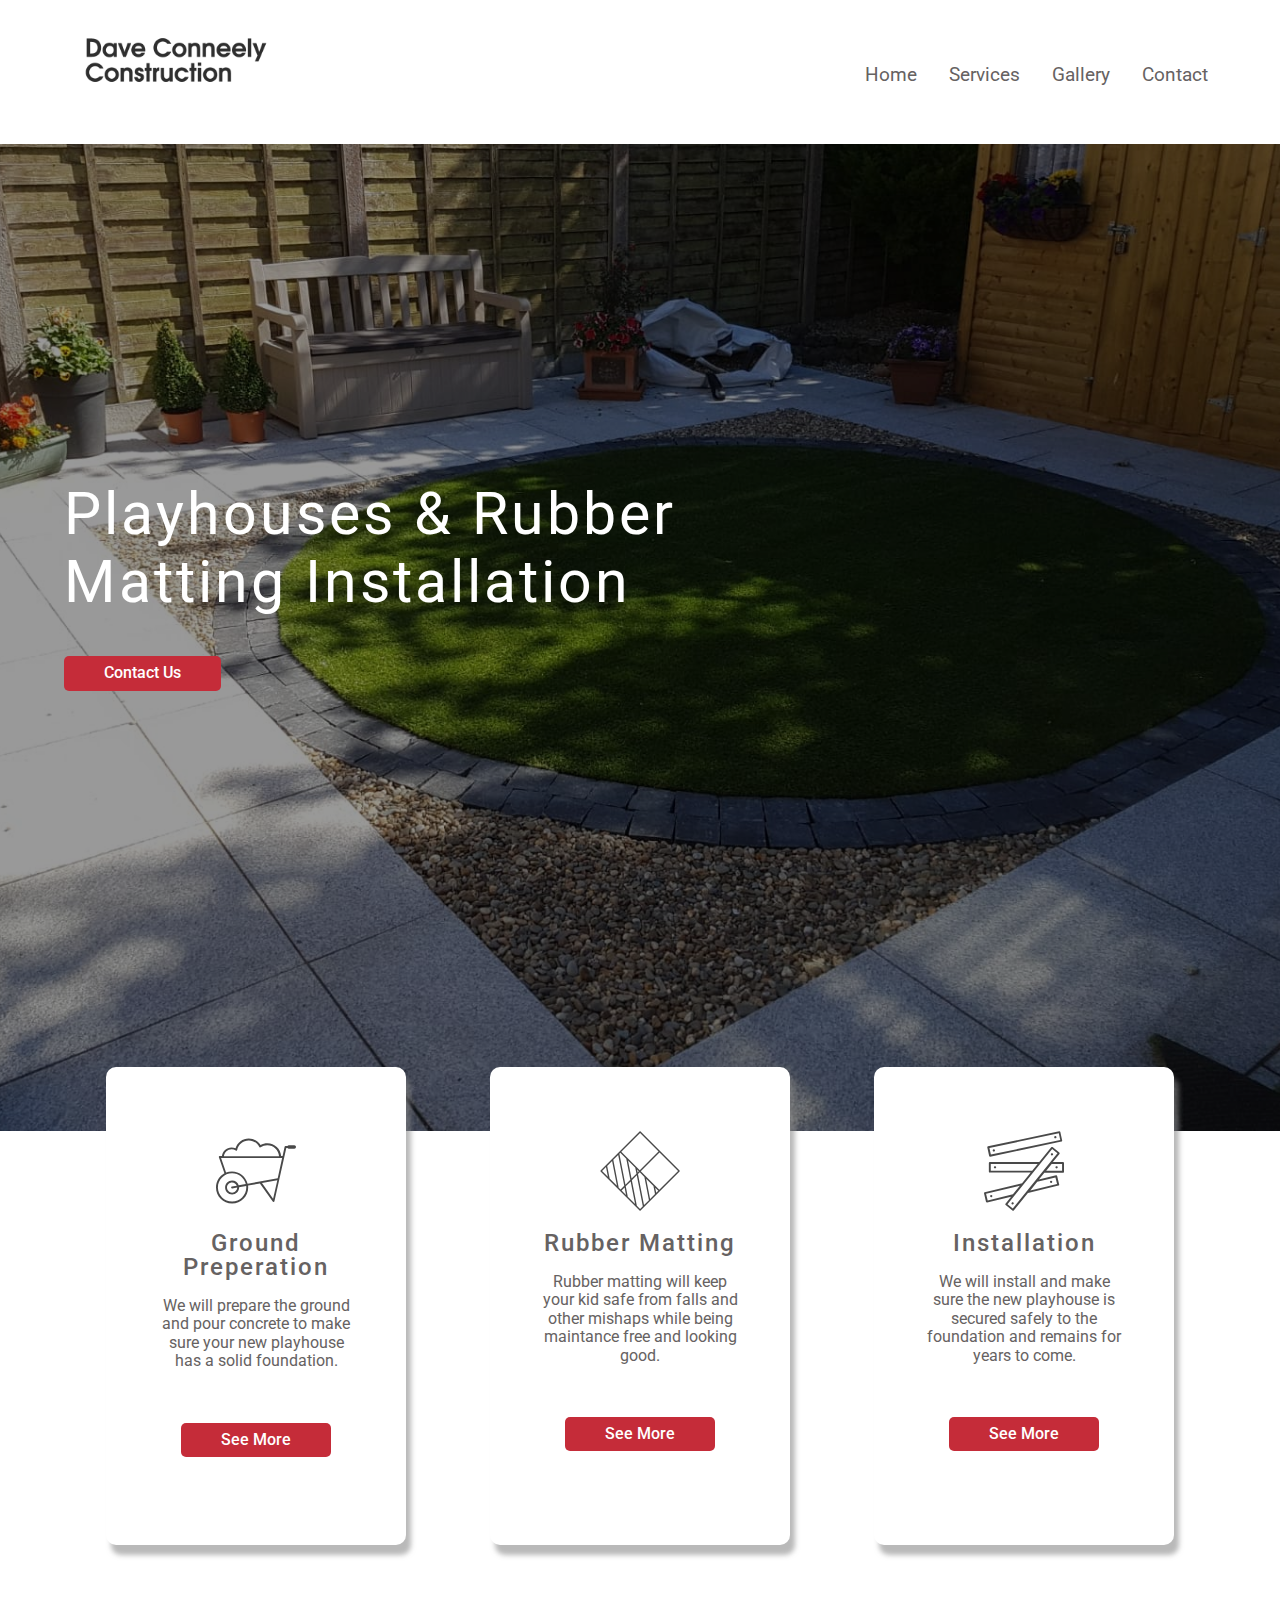
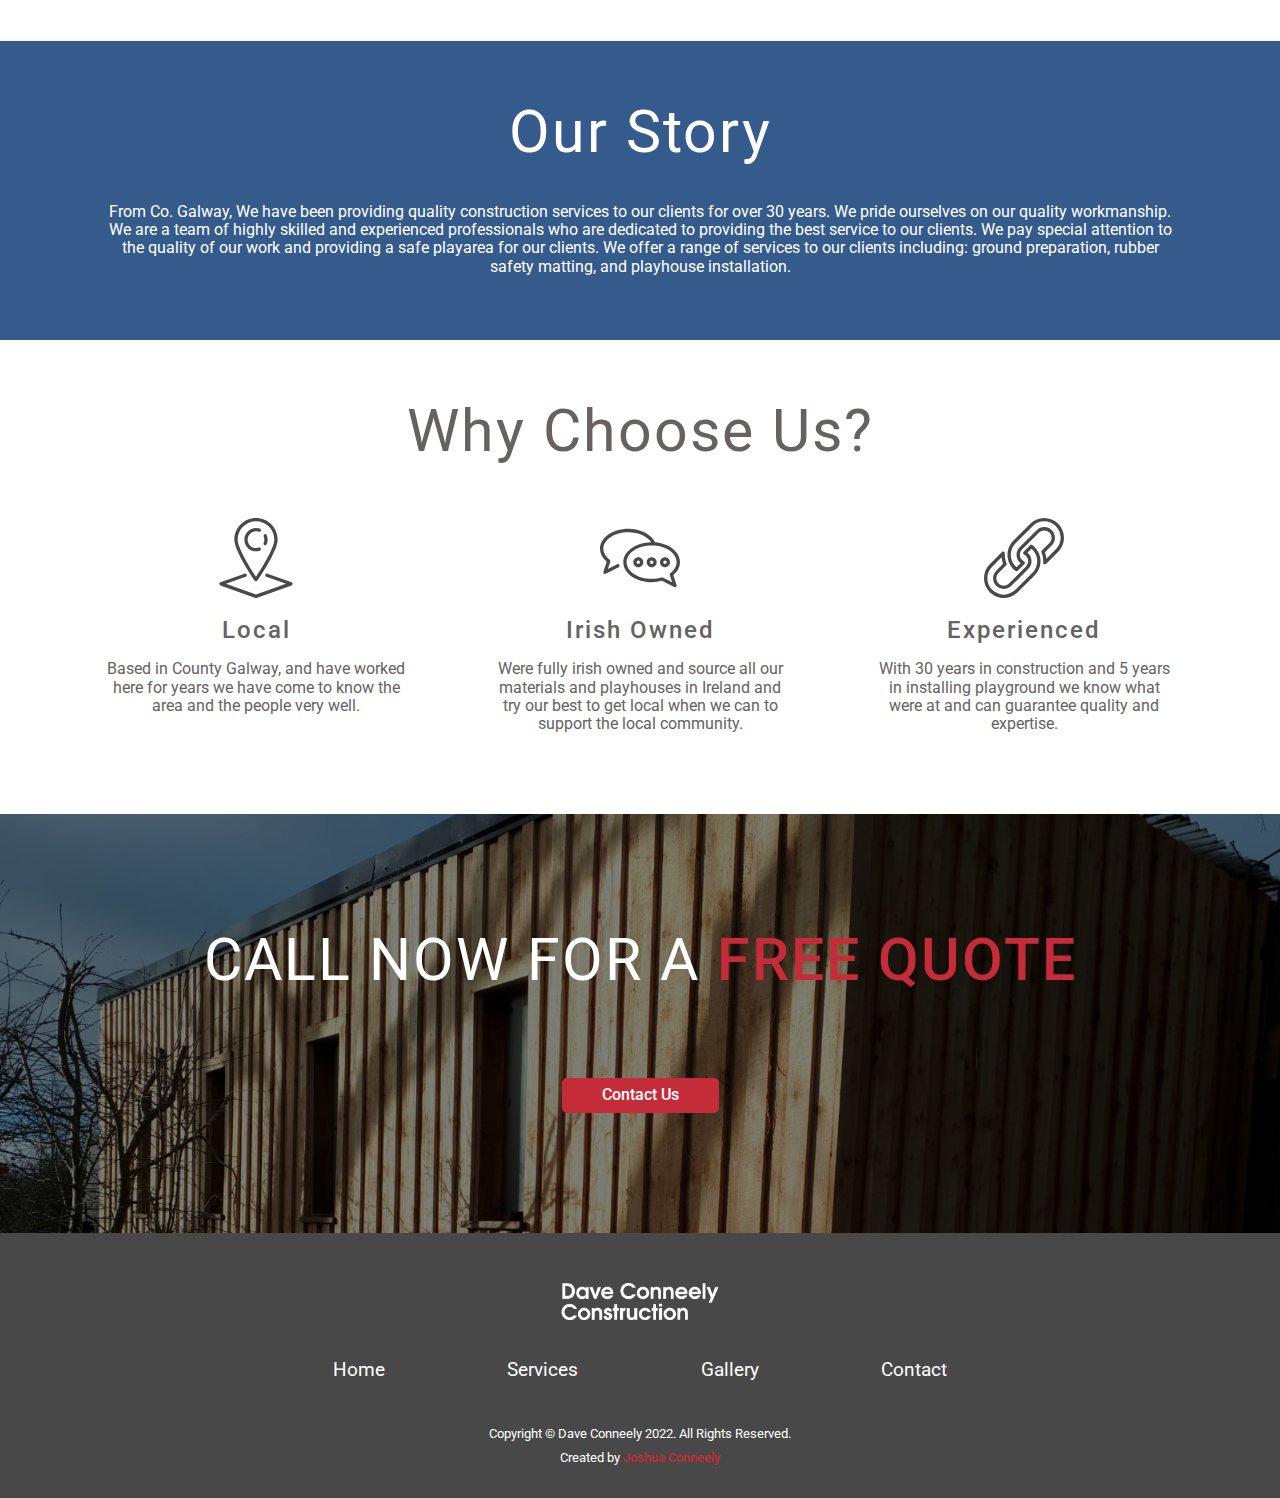
==== commit 18e12516: "Redesign" ====
--- a/index.html
+++ b/index.html
@@ -1,205 +1,177 @@
 <!DOCTYPE html>
 <html lang="en">
-  <head>
-    <meta charset="UTF-8" />
-    <meta http-equiv="X-UA-Compatible" content="IE=edge" />
-    <meta name="viewport" content="width=device-width, initial-scale=1.0" />
-    <title>
-      Dave Conneely Construction: Home | Playhouses, Garden Removals & Safety
-      Matting
-    </title>
-    <meta
-      name="description"
-      content="Dave Conneely Construction is a building contractor in the Galway Area. We offer a variety of services including playhouse installation, safety matting and home improvement projects."
-    />
-    <link rel="stylesheet" href="assets/css/normalize.css" async/>
-    <link rel="stylesheet" href="assets/css/main.css" />
-
-    <meta property="og:site_name" content="Dave Conneely Construction" />
-    <meta
-      property="og:title"
-      content="Call now for a free quote or drop us an email!"
-    />
-    <meta
-      property="og:description"
-      content="I am a contractor in the Galway Area. We offer a variety of services including playhouse installation, safety matting and home improvement projects.Contact me for a free estimate or a free quote. Call or email today!"
-    />
-    <meta property="og:locale" content="en_GB" />
-    <meta
-      property="og:image"
-      content="https://daveconneelyconstruction.com/assets/images/logo.svg"
-    />
-    <meta property="og:image:alt" content="Dave Conneely Construction Logo" />
-    <meta
-      property="og:url"
-      content="https://daveconneelyconstruction.com/index.html"
-    />
-    <meta property="og:type" content="website" />
-    <meta property="twitter:card" content="summary" />
-    <meta property="twitter:site" content="@joshuaconneely" />
-
-    <link
-      rel="apple-touch-icon"
-      sizes="180x180"
-      href="assets/images/apple-touch-icon.png"
-    />
-    <link
-      rel="icon"
-      type="image/png"
-      sizes="32x32"
-      href="assets/images/favicon-32x32.png"
-    />
-    <link
-      rel="icon"
-      type="image/png"
-      sizes="16x16"
-      href="assets/images/favicon-16x16.png"
-    />
-    <link rel="manifest" href="assets/site.webmanifest" />
-  </head>
-
-  <body>
-    <header class="main-header">
-      <div class="container grid">
-        <div class="logo">
-          <a href="index.html">
-            <img src="assets/images/logo.svg" alt="Playhouses logo"
-          /></a>
-        </div>
-
-        <nav class="main-nav">
-          <ul class="unstyled-list">
-            <li><a href="index.html">Home</a></li>
-            <li><a href="services.html">Services</a></li>
-            <li><a href="gallery.html">Gallery</a></li>
-            <li><a href="contact.html">Contact</a></li>
-          </ul>
-        </nav>
-
-        <div class="nav-toggle">
-          <div class="hamburger"></div>
-        </div>
-      </div>
-    </header>
-
-    <!--=====Hero Area========-->
-
-    <section class="hero">
-      <div class="container grid">
-        <div class="hero-text">
-          <h1>Playhouses & Rubber Matting Installation</h1>
-        </div>
-
-        <a href="contact.html" class="button cta-btn">Contact Us</a>
-      </div>
-    </section>
-
-    <!--=====Sales Points========-->
-
-    <section class="boxed-sales-points">
-      <div class="container column">
-        <div class="sales-point-box">
-          <img class="icon" src="assets/images/sales-point-1.svg" alt="" />
-          <h3>Ground Preperation</h3>
+
+<head>
+  <meta charset="UTF-8" />
+  <meta http-equiv="X-UA-Compatible" content="IE=edge" />
+  <meta name="viewport" content="width=device-width, initial-scale=1.0" />
+  <title>
+    Dave Conneely Construction: Home | Playhouses, Garden Removals & Safety
+    Matting
+  </title>
+  <meta name="description"
+    content="Dave Conneely Construction is a building contractor in the Galway Area. We offer a variety of services including playhouse installation, safety matting and home improvement projects." />
+  <link rel="stylesheet" href="assets/css/normalize.css" async />
+  <link rel="stylesheet" href="assets/css/main.css" />
+
+  <meta property="og:site_name" content="Dave Conneely Construction" />
+  <meta property="og:title" content="Call now for a free quote or drop us an email!" />
+  <meta property="og:description"
+    content="I am a contractor in the Galway Area. We offer a variety of services including playhouse installation, safety matting and home improvement projects.Contact me for a free estimate or a free quote. Call or email today!" />
+  <meta property="og:locale" content="en_GB" />
+  <meta property="og:image" content="https://daveconneelyconstruction.com/assets/images/logo.webp" />
+  <meta property="og:image:alt" content="Dave Conneely Construction Logo" />
+  <meta property="og:url" content="https://daveconneelyconstruction.com/index.html" />
+  <meta property="og:type" content="website" />
+  <meta property="twitter:card" content="summary" />
+  <meta property="twitter:site" content="@joshuaconneely" />
+
+  <link rel="apple-touch-icon" sizes="180x180" href="assets/images/apple-touch-icon.png" />
+  <link rel="icon" type="image/png" sizes="32x32" href="assets/images/favicon-32x32.png" />
+  <link rel="icon" type="image/png" sizes="16x16" href="assets/images/favicon-16x16.png" />
+  <link rel="manifest" href="assets/site.webmanifest" />
+</head>
+
+<body>
+  <header class="main-header">
+    <div class="container grid">
+      <div class="header-logo">
+        <a href="index.html">
+          <img src="./assets/images/logo.webp" alt="Playhouses logo" /></a>
+      </div>
+
+      <nav class="main-nav">
+        <ul class="unstyled-list">
+          <li><a href="index.html">Home</a></li>
+          <li><a href="services.html">Services</a></li>
+          <li><a href="gallery.html">Gallery</a></li>
+          <li><a href="contact.html">Contact</a></li>
+        </ul>
+      </nav>
+
+      <div class="nav-toggle">
+        <div class="hamburger"></div>
+      </div>
+    </div>
+  </header>
+
+  <!--=====Hero Area========-->
+
+  <section class="hero">
+    <div class="container grid">
+      <div class="hero-text">
+        <h1>Playhouses & Rubber Matting Installation</h1>
+      </div>
+
+      <a href="contact.html" class="button cta-btn">Contact Us</a>
+    </div>
+  </section>
+
+  <!--=====Sales Points========-->
+
+  <section class="boxed-sales-points">
+    <div class="container column">
+      <div class="sales-point-box">
+        <img class="icon" src="assets/images/sales-point-1.svg" alt="" />
+        <h3>Ground Preperation</h3>
+        <p>
+          We will prepare the ground and pour concrete to make sure your new
+          playhouse has a solid foundation.
+        </p>
+        <a class="button cta-btn" href="services.html">See More</a>
+      </div>
+
+      <div class="sales-point-box">
+        <img class="icon" src="assets/images/sales-point-2.svg" alt="" />
+        <h3>Rubber Matting</h3>
+        <p>
+          Rubber matting will keep your kid safe from falls and other mishaps
+          while being maintance free and looking good.
+        </p>
+        <a class="button cta-btn" href="services.html">See More</a>
+      </div>
+
+      <div class="sales-point-box">
+        <img class="icon" src="assets/images/sales-point-3.svg" alt="" />
+        <h3>Installation</h3>
+        <p>
+          We will install and make sure the new playhouse is secured safely to
+          the foundation and remains for years to come.
+        </p>
+        <a class="button cta-btn" href="services.html">See More</a>
+      </div>
+    </div>
+  </section>
+
+  <!--=====Our Story========-->
+
+  <section class="story">
+    <div class="container grid">
+      <h2 class="title">Our Story</h2>
+
+      <p>
+        From Co. Galway, We have been providing quality construction services
+        to our clients for over 30 years. We pride ourselves on our quality
+        workmanship. We are a team of highly skilled and experienced
+        professionals who are dedicated to providing the best service to our
+        clients. We pay special attention to the quality of our work and
+        providing a safe playarea for our clients. We offer a range of
+        services to our clients including: ground preparation, rubber safety
+        matting, and playhouse installation.
+      </p>
+    </div>
+  </section>
+
+  <!--=====sales points ========-->
+
+  <section class="sales-points">
+    <div class="container grid">
+      <h2 class="title">Why Choose Us?</h2>
+
+      <div class="column">
+        <div class="sales-point">
+          <img class="icon" src="assets/images/why-us-point-1.svg" alt="" />
+          <h3>Local</h3>
           <p>
-            We will prepare the ground and pour concrete to make sure your new
-            playhouse has a solid foundation.
+            Based in County Galway, and have worked here for years we have
+            come to know the area and the people very well.
           </p>
-          <a class="button cta-btn" href="services.html">See More</a>
-        </div>
-
-        <div class="sales-point-box">
-          <img class="icon" src="assets/images/sales-point-2.svg" alt="" />
-          <h3>Rubber Matting</h3>
+        </div>
+
+        <div class="sales-point">
+          <img class="icon" src="assets/images/why-us-point-2.svg" alt="" />
+          <h3>Irish Owned</h3>
           <p>
-            Rubber matting will keep your kid safe from falls and other mishaps
-            while being maintance free and looking good.
+            Were fully irish owned and source all our materials and playhouses
+            in Ireland and try our best to get local when we can to support
+            the local community.
           </p>
-          <a class="button cta-btn" href="services.html">See More</a>
-        </div>
-
-        <div class="sales-point-box">
-          <img class="icon" src="assets/images/sales-point-3.svg" alt="" />
-          <h3>Installation</h3>
+        </div>
+
+        <div class="sales-point">
+          <img class="icon" src="assets/images/why-us-point-3.svg" alt="" />
+          <h3>Experienced</h3>
           <p>
-            We will install and make sure the new playhouse is secured safely to
-            the foundation and remains for years to come.
+            With 30 years in construction and 5 years in installing playground
+            we know what were at and can guarantee quality and expertise.
           </p>
-          <a class="button cta-btn" href="services.html">See More</a>
-        </div>
-      </div>
-    </section>
-
-    <!--=====Our Story========-->
-
-    <section class="story">
-      <div class="container grid">
-        <h2 class="title">Our Story</h2>
-
-        <p>
-          From Co. Galway, We have been providing quality construction services
-          to our clients for over 30 years. We pride ourselves on our quality
-          workmanship. We are a team of highly skilled and experienced
-          professionals who are dedicated to providing the best service to our
-          clients. We pay special attention to the quality of our work and
-          providing a safe playarea for our clients. We offer a range of
-          services to our clients including: ground preparation, rubber safety
-          matting, and playhouse installation, more of which can be seen
-          <a href="services.html" class="body-link">here</a>.
-        </p>
-      </div>
-    </section>
-
-    <!--=====sales points ========-->
-
-    <section class="sales-points">
-      <div class="container grid">
-        <h2 class="title">Why Choose Us?</h2>
-
-        <div class="column">
-          <div class="sales-point">
-            <img class="icon" src="assets/images/why-us-point-1.svg" alt="" />
-            <h3>Local</h3>
-            <p>
-              Based in County Galway, and have worked here for years we have
-              come to know the area and the people very well.
-            </p>
-          </div>
-
-          <div class="sales-point">
-            <img class="icon" src="assets/images/why-us-point-2.svg" alt="" />
-            <h3>Irish Owned</h3>
-            <p>
-              Were fully irish owned and source all our materials and playhouses
-              in Ireland and try our best to get local when we can to support
-              the local community.
-            </p>
-          </div>
-
-          <div class="sales-point">
-            <img class="icon" src="assets/images/why-us-point-3.svg" alt="" />
-            <h3>Experienced</h3>
-            <p>
-              With 30 years in construction and 5 years in installing playground
-              we know what were at and can guarantee quality and expertise.
-            </p>
-          </div>
-        </div>
-      </div>
-    </section>
-
-    <!--=======Call To Action========-->
-
-    <section class="cta">
-      <div class="container container-cta">
-        <h2 class="title cta-title">CALL NOW FOR A <span>FREE QUOTE</span></h2>
-        <a href="contact.html" class="button cta-btn">Contact Us</a>
-      </div>
-    </section>
-
-    <!--=======Projects========-->
-    <!-- TODO -->
-    <!-- <section class="projects">
+        </div>
+      </div>
+    </div>
+  </section>
+
+  <!--=======Call To Action========-->
+
+  <section class="cta">
+    <div class="container container-cta">
+      <h2 class="title cta-title">CALL NOW FOR A <span>FREE QUOTE</span></h2>
+      <a href="contact.html" class="button cta-btn">Contact Us</a>
+    </div>
+  </section>
+
+  <!--=======Projects========-->
+  <!-- TODO -->
+  <!-- <section class="projects">
 
         <div class="container grid">
             <h2 class="title ">Our Projects</h2>
@@ -215,63 +187,48 @@
 
     </section> -->
 
-    <!--=======Footer========-->
-
-    <footer>
-      <div class="container container-footer">
-        <div class="logo footer-logo">
-          <img
-            src="assets/images/logo.svg"
-            alt="Dave Conneely Construction Logo"
-          />
-        </div>
-        <nav class="footer-nav">
-          <ul>
-            <li><a href="index.html">Home</a></li>
-            <li><a href="services.html">Services</a></li>
-            <li><a href="gallery.html">Gallery</a></li>
-            <li><a href="contact.html">Contact</a></li>
-          </ul>
-        </nav>
-      </div>
-
-      <div class="footer-text">
-        <p>Copyright © Dave Conneely 2022. All Rights Reserved.</p>
-        <p>
-          Created by
-          <a href="https://joshuaconneely.com">Joshua Conneely</a>
-        </p>
-      </div>
-    </footer>
-
-    <!--=======Javascript========-->
-    <script
-      src="https://code.jquery.com/jquery-2.2.4.min.js"
-      integrity="sha256-BbhdlvQf/xTY9gja0Dq3HiwQF8LaCRTXxZKRutelT44="
-      crossorigin="anonymous"
-      async
-    ></script>
-    <script src="assets/js/scripts.js" async></script>
-
-    <!-- Cloudflare Web Analytics -->
-    <script
-      defer
-      src="https://static.cloudflareinsights.com/beacon.min.js"
-      data-cf-beacon='{"token": "f3e59890944845fa93625cbae427e3c3"}'
-    ></script>
-
-    <!-- PanelBear -->
-    <script
-      async
-      src="https://cdn.panelbear.com/analytics.js?site=INddPDgHqA2"
-    ></script>
-    <script>
-      window.panelbear =
-        window.panelbear ||
-        function () {
-          (window.panelbear.q = window.panelbear.q || []).push(arguments);
-        };
-      panelbear("config", { site: "INddPDgHqA2" });
-    </script>
-  </body>
-</html>
+  <!--=======Footer========-->
+
+  <footer>
+    <div class="container container-footer">
+      <div class="logo footer-logo">
+        <img src="assets/images/logo.webp" alt="Dave Conneely Construction Logo" />
+      </div>
+      <nav class="footer-nav">
+        <ul>
+          <li><a href="index.html">Home</a></li>
+          <li><a href="services.html">Services</a></li>
+          <li><a href="gallery.html">Gallery</a></li>
+          <li><a href="contact.html">Contact</a></li>
+        </ul>
+      </nav>
+    </div>
+
+    <div class="footer-text">
+      <p>Copyright © Dave Conneely 2022. All Rights Reserved.</p>
+      <p>
+        Created by
+        <a href="mailto:hello@joshuaconneely.com">Joshua Conneely</a>
+      </p>
+    </div>
+  </footer>
+
+  <script src="assets/js/scripts.js" async></script>
+
+  <!-- Cloudflare Web Analytics -->
+  <script defer src="https://static.cloudflareinsights.com/beacon.min.js"
+    data-cf-beacon='{"token": "f3e59890944845fa93625cbae427e3c3"}'></script>
+
+  <!-- PanelBear -->
+  <script async src="https://cdn.panelbear.com/analytics.js?site=INddPDgHqA2"></script>
+  <script>
+    window.panelbear =
+      window.panelbear ||
+      function () {
+        (window.panelbear.q = window.panelbear.q || []).push(arguments);
+      };
+    panelbear("config", { site: "INddPDgHqA2" });
+  </script>
+</body>
+
+</html>--- a/assets/css/main.css
+++ b/assets/css/main.css
@@ -1 +1,2 @@
-@import"https://fonts.googleapis.com/css?family=Roboto:300,400,500";*,*::before,*::after{box-sizing:border-box}body{color:#666262;text-align:center}img{max-width:100%;height:auto}.container{width:90%;max-width:1200px;margin:0 auto}.unstyled-list{margin:0;padding:0;list-style:none}.icon{width:5em;height:auto;margin:1rem;filter:invert(26%) sepia(3%) saturate(5%) hue-rotate(3deg) brightness(93%) contrast(83%)}.logo{width:10rem;filter:brightness(0) invert(1);margin-left:1em;float:left}#dark .logo{filter:invert(26%) sepia(3%) saturate(5%) hue-rotate(3deg) brightness(93%) contrast(83%)}.footer-logo{width:10rem;margin-left:auto;margin-right:auto;float:none;filter:brightness(0) invert(1)}@media screen and (min-width: 900px){.column{display:flex}}.col-2{flex:50%}h1,h2,h3,h4,h5,h6,p,a,ul{margin:0 0 .75em;color:#666262;font-family:"Roboto",sans-serif;font-weight:400}h1:last-child,h2:last-child,h3:last-child,h4:last-child,h5:last-child,h6:last-child,p:last-child{margin:0}h1{font-size:3.7rem;font-weight:400;line-height:1.15;letter-spacing:3px}h2{font-weight:500;letter-spacing:2px;line-height:1}h3{font-weight:500;font-size:1.5rem;letter-spacing:2px;line-height:1}.title{font-size:3.7rem;font-weight:400;line-height:.9}.cta-title{font-size:3.7rem;font-weight:400;line-height:1.15;color:#fff}.cta-title span{color:#ed6a5a;font-weight:500}.main-nav{background-color:#9bc1bc;position:absolute;top:0;right:0;left:100%;font-size:1.2rem;padding-top:.75rem;padding:0;overflow:hidden;transition:all ease-in-out 250ms;z-index:2}@media(min-width: 768px){.main-nav{padding:.5rem;max-width:500px;position:relative;flex:auto;background:none;margin-top:1em;margin-left:2em;left:0}}.main-nav ul{display:flex;justify-content:space-around;flex-direction:column;height:100vh}@media(min-width: 768px){.main-nav ul{flex-direction:row;height:auto}}.main-nav li{margin:0;flex:1 1 auto;border-bottom:1px solid #fff;display:flex}@media(min-width: 768px){.main-nav li{display:inline;border:none;text-align:right}}.main-nav a{color:#fff;text-decoration:none;flex-basis:100%;display:flex;justify-content:center;align-items:center;margin:0}.main-nav a:hover{background:#ed6a5a;text-decoration:none}@media(min-width: 768px){.main-nav a{color:#fff;display:inline-block}.main-nav a:hover{background:none}.main-nav a::after{content:"";width:0px;height:2px;display:block;background:#ed6a5a;transition:all ease-in 250ms}.main-nav a:hover::after{width:100%}}.main-nav.is-open{left:0}.nav-toggle{display:block;padding:1em;position:absolute;cursor:pointer;right:1em;top:1em;z-index:3}@media(min-width: 768px){.nav-toggle{display:none}}.hamburger,.hamburger::before,.hamburger::after{content:"";display:block;width:2em;height:3px;background-color:#fff;border-radius:3px;transition:all ease-in-out 250ms}.hamburger::before{transform:translateY(-6px)}.hamburger::after{transform:translateY(3px)}.hamburger.is-open{transform:rotate(45deg)}.hamburger.is-open::after{transform:rotate(-90deg) translateX(3px)}.hamburger.is-open::before{opacity:0}#dark{font-family:"Roboto",sans-serif}@media(min-width: 768px){#dark .main-nav a{color:#666262}}#dark .main-header{position:relative}#dark .hamburger,#dark .hamburger::before,#dark .hamburger::after{background-color:#484848}.main-header{position:absolute;top:0;left:0;right:0;padding-top:1em;padding-bottom:3em}@media screen and (min-width: 768px){.main-header{padding-top:1em;padding-bottom:2em}}.hero{background:url("../images/hero.webp") no-repeat center center fixed;background-size:cover;padding-top:9em;padding-bottom:9em;text-align:center}.hero h1{color:#fff;max-width:800px;margin-left:auto;margin-right:auto}.sales-point-box{max-width:300px;margin:0 auto;padding:3em;border-radius:10px;box-shadow:5px 10px 5px hwb(0 52% 48%/0.577);margin-top:2rem;background-color:#fff;transform:translateY(-6rem)}.sales-point{width:300px;margin:0 auto}.sales-points{margin-top:4rem}.story{padding:3em;background-color:#9bc1bc;padding-top:4rem;padding-bottom:4rem}.body-link{color:#ed6a5a;text-decoration:none}.cta{padding-top:1rem;background:url("../images/cta.webp") no-repeat;overflow:hidden;background-size:cover;margin-left:3rem;margin-top:5rem;padding:5rem;padding-top:7rem;margin-left:auto;margin-right:auto}.cta-title{color:#fff}.cta-title span{font-weight:500;color:#ed6a5a}footer{background-color:#484848;padding-top:3rem;padding-bottom:2rem;color:#fff;text-align:center}.footer-nav ul{list-style:none;display:flex;justify-content:space-around;margin:0 auto;padding:2rem;max-width:800px;font-size:1.2rem}.footer-nav ul a{color:#fff;text-decoration:none;display:flex}.footer-text p{color:#fff;font-size:.8rem}.footer-text p a{color:#ed6a5a;font-weight:500;text-decoration:none}.button{display:inline-block;padding:.5em 2.5em;background:#ed6a5a;color:#fff;text-decoration:none;border-radius:5px}.button.cta-btn{font-weight:500;margin-top:2.5em;margin-bottom:2.5em}.project img{width:80%;max-width:500px;height:auto;border-radius:25px}#fcf-form{display:block}.fcf-body{margin:0;font-size:1rem;color:#666262;text-align:left;background-color:#fff;padding:30px;padding-bottom:10px}.fcf-form-group{margin-bottom:1rem}.fcf-input-group{position:relative;display:flex;width:100%}.fcf-form-control{display:block;width:100%;height:calc(1.5em + .75rem + 2px);color:#666262;background-color:#fff;outline:none;border-radius:.25rem}select.fcf-form-control[size],select.fcf-form-control[multiple]{height:auto}textarea.fcf-form-control{height:auto}label.fcf-label{display:inline-block;margin-bottom:.5rem}.fcf-btn{width:100%;display:inline-block;color:#666262;text-align:center;vertical-align:middle;cursor:pointer;border:1px solid rgba(0,0,0,0);padding:1rem 1rem;border-radius:.25rem;transition:color .15s ease-in-out,background-color .15s ease-in-out}@media(prefers-reduced-motion: reduce){.fcf-btn{transition:none}}.fcf-btn:hover{color:#3a3a3a;text-decoration:none}.fcf-btn:focus,.fcf-btn.focus{outline:0;box-shadow:0 0 0 .2rem rgba(0,123,255,.25)}.fcf-btn-primary{color:#fff;background-color:#9bc1bc}.fcf-btn-primary:hover{color:#fff;background-color:#ed6a5a}#services .logo{filter:invert(26%) sepia(3%) saturate(5%) hue-rotate(3deg) brightness(93%) contrast(83%)}@media(min-width: 768px){#services .main-nav a{color:#666262}}#services .main-header{position:relative}#services .column{padding-top:3rem;padding-bottom:3rem;gap:2rem;justify-content:center;align-items:center}#services .column .title{font-size:2.5rem;text-align:left}#services .column p{text-align:left}#services .column ul{list-style:none;padding:0;margin:0;text-align:left}#services .column img{padding-top:2rem;display:block}@media screen and (min-width: 768px){#services .column img{padding-top:0rem;display:flex}}#services .col-2{max-width:500px}#services .hamburger,#services .hamburger::before,#services .hamburger::after{background-color:#484848}.contact{padding-top:3rem}.contact a{color:#ed6a5a;text-decoration:none}.contact-main-content{padding-top:25vh;padding-bottom:25vh}.gallery-container{padding-top:1rem;padding-bottom:1rem;display:flex;justify-content:center;align-items:center;flex-direction:column;max-width:700px;margin:0 auto}.gallery-container img{max-width:90%;padding:1rem;border-radius:30px}.gallery-container img:first-of-type{padding-top:10px}/*# sourceMappingURL=main.css.map */
+@import url("https://fonts.googleapis.com/css?family=Roboto:300,400,500");*,*::before,*::after{box-sizing:border-box}body{color:#666262;text-align:center}img{max-width:100%;height:auto}.container{width:90%;max-width:1200px;margin:0 auto}.unstyled-list{margin:0;padding:0;list-style:none}.icon{width:5em;height:auto;margin:1rem;filter:invert(26%) sepia(3%) saturate(5%) hue-rotate(3deg) brightness(93%) contrast(83%)}.logo{width:10rem;margin-left:1rem;float:left}.footer-logo{width:10rem;margin-left:auto;margin-right:auto;float:none;filter:brightness(0) invert(1)}.spacer{padding:6rem 0}@media screen and (min-width: 900px){.column{display:flex}}.col-2{flex:50%}h1,h2,h3,h4,h5,h6,p,a,ul{margin:0 0 .75em;color:#666262;font-family:"Roboto",sans-serif;font-weight:400}h1:last-child,h2:last-child,h3:last-child,h4:last-child,h5:last-child,h6:last-child,p:last-child{margin:0}h1{font-size:3.7rem;font-weight:400;line-height:1.15;letter-spacing:3px}h2{font-weight:500;letter-spacing:2px;line-height:1}h3{font-weight:500;font-size:1.5rem;letter-spacing:2px;line-height:1}.title{font-size:3.7rem;font-weight:400;line-height:.9}.cta-title{font-size:3.7rem;font-weight:400;line-height:1.15;color:#fff}.cta-title span{color:#c52c39;font-weight:500}.main-nav{background-color:#fff;position:absolute;top:-10000%;margin-top:1rem;right:0;left:0;font-size:1.2rem;padding-top:1.75rem;padding:0;overflow:hidden;transition:all ease-in-out 250ms;z-index:2;display:flex;flex-direction:column}@media screen and (min-width: 1100px){.main-nav{padding:0.5rem;max-width:700px;padding-top:2rem;position:relative;background:none;margin-left:2rem;left:0;min-width:200px;float:right}}.main-nav ul{display:flex;justify-content:space-around;flex-direction:column;height:50vh;padding-left:0}@media (min-width: 1100px){.main-nav ul{flex-direction:row;height:auto}}.main-nav li{margin:0;flex:1 1 auto;display:flex;padding-bottom:2rem}@media (min-width: 1100px){.main-nav li{display:inline;border:none;text-align:right;padding-left:2rem}}.main-nav a{color:#666262;text-decoration:none;flex-basis:100%;display:flex;justify-content:center;align-items:center;margin:0}@media (min-width: 1100px){.main-nav a{color:#666262;display:inline-block}.main-nav a:hover{background:none;color:#e63946}.main-nav a::after{content:'';width:0px;height:2px;display:block;background:#e63946;transition:all ease-in 250ms}.main-nav a:hover::after{width:100%}}.main-nav.is-open{top:0}.main-nav .selected{color:#e63946;background:none}@media (min-width: 1100px){.main-nav .selected::after{content:'';width:0px;height:2px;background:#e63946;width:100%}}.nav-toggle{display:block;padding:1rem;position:absolute;cursor:pointer;right:1rem;top:3.5rem;z-index:3}@media (min-width: 1100px){.nav-toggle{display:none}}.hamburger,.hamburger::before,.hamburger::after{content:'';display:block;width:2rem;height:3px;background-color:#666262;border-radius:3px;transition:all ease-in-out 250ms}.hamburger::before{transform:translateY(-6px)}.hamburger::after{transform:translateY(3px)}.hamburger.is-open{transform:rotate(45deg);background-color:#666262}.hamburger.is-open::after{transform:rotate(-90deg) translateX(3px);background-color:#666262}.hamburger.is-open::before{opacity:0}.main-header{position:absolute;top:0;left:0;right:0;padding-top:1em;padding-bottom:1em;background-color:#fff}@media screen and (min-width: 768px){.main-header{padding-top:1em;padding-bottom:1em}}.header-logo{padding:0.5rem;margin:0.75rem;width:200px;float:left}.hero{background-size:cover;padding-top:17.5rem;padding-bottom:10rem;text-align:left;box-shadow:inset 0 0 0 1000px rgba(0,0,0,0.4);background:url("../images/hero.jpg") no-repeat center center fixed;background-attachment:scroll;background-size:cover;-webkit-background-size:cover;-moz-background-size:cover;-o-background-size:cover}.hero h1{color:#fff;max-width:700px}@media (min-width: 768px){.hero{padding-top:30rem;padding-bottom:25rem}.hero h1{font-size:3.7rem}.hero h2{font-size:3rem}}.sales-point-box{max-width:300px;margin:0 auto;padding:3em;border-radius:10px;box-shadow:5px 10px 5px hwb(0 52% 48%/0.577);margin-top:2rem;background-color:#fff;transform:translateY(-6rem)}.sales-point{width:300px;margin:0 auto}.sales-points{margin-top:4rem}.story{padding:3em;background-color:#355b8d;padding-top:4rem;padding-bottom:4rem}.story h2,.story p{color:#fff}.body-link{color:#c52c39;text-decoration:none}.cta{padding-top:1rem;box-shadow:inset 0 0 0 1000px rgba(0,0,0,0.5);background:url("../images/cta.webp") no-repeat;overflow:hidden;background-size:cover;margin-left:3rem;margin-top:5rem;padding:5rem;padding-top:7rem;margin-left:auto;margin-right:auto}.cta-title{color:#fff}.cta-title span{font-weight:500;color:#c52c39}footer{background-color:#484848;padding-top:3rem;padding-bottom:2rem;color:#fff;text-align:center}.footer-nav ul{list-style:none;display:flex;justify-content:space-around;margin:0 auto;padding:2rem;max-width:800px;font-size:1.2rem}.footer-nav ul a{color:#fff;text-decoration:none;display:flex}.footer-text p{color:#fff;font-size:0.8rem}.footer-text p a{color:#c52c39;font-weight:500;text-decoration:none}.button{display:inline-block;padding:0.5em 2.5em;background:#c52c39;color:#fff;text-decoration:none;border-radius:5px}.button.cta-btn{font-weight:500;margin-top:2.5em;margin-bottom:2.5em}.project img{width:80%;max-width:500px;height:auto;border-radius:25px}#fcf-form{display:block}.fcf-body{margin:0;font-size:1rem;color:#666262;text-align:left;background-color:#fff;padding:30px;padding-bottom:10px}.fcf-form-group{margin-bottom:1rem}.fcf-input-group{position:relative;display:flex;width:100%}.fcf-form-control{display:block;width:100%;height:calc(1.5em + 0.75rem + 2px);color:#666262;background-color:#fff;outline:none;border-radius:0.25rem}select.fcf-form-control[size],select.fcf-form-control[multiple]{height:auto}textarea.fcf-form-control{height:auto}label.fcf-label{display:inline-block;margin-bottom:0.5rem}.fcf-btn{width:100%;display:inline-block;color:#666262;text-align:center;vertical-align:middle;cursor:pointer;border:1px solid transparent;padding:1rem 1rem;border-radius:0.25rem;transition:color 0.15s ease-in-out, background-color 0.15s ease-in-out}@media (prefers-reduced-motion: reduce){.fcf-btn{transition:none}}.fcf-btn:hover{color:#3A3A3A;text-decoration:none}.fcf-btn:focus,.fcf-btn.focus{outline:0;box-shadow:0 0 0 0.2rem rgba(0,123,255,0.25)}.fcf-btn-primary{color:#fff;background-color:#e63946}.fcf-btn-primary:hover{color:#fff;background-color:#c52c39}#services .logo{filter:invert(26%) sepia(3%) saturate(5%) hue-rotate(3deg) brightness(93%) contrast(83%)}@media (min-width: 768px){#services .main-nav a{color:#666262}}#services .main-header{position:relative}#services .column{padding-top:3rem;padding-bottom:3rem;gap:2rem;justify-content:center;align-items:center}#services .column .title{font-size:2.5rem;text-align:left}#services .column p{text-align:left}#services .column ul{list-style:none;padding:0;margin:0;text-align:left}#services .column img{padding-top:2rem;display:block}@media screen and (min-width: 768px){#services .column img{padding-top:0rem;display:flex}}#services .col-2{max-width:500px}#services .hamburger,#services .hamburger::before,#services .hamburger::after{background-color:#484848}.contact{padding-top:3rem}.contact a{color:#c52c39;text-decoration:none}.contact-main-content{padding-top:25vh;padding-bottom:25vh}.gallery-container{padding-top:1rem;padding-bottom:1rem;display:flex;justify-content:center;align-items:center;flex-direction:column;max-width:700px;margin:0 auto}.gallery-container img{max-width:90%;padding:1rem;border-radius:30px}.gallery-container img:first-of-type{padding-top:10px}
+/*# sourceMappingURL=main.css.map */
